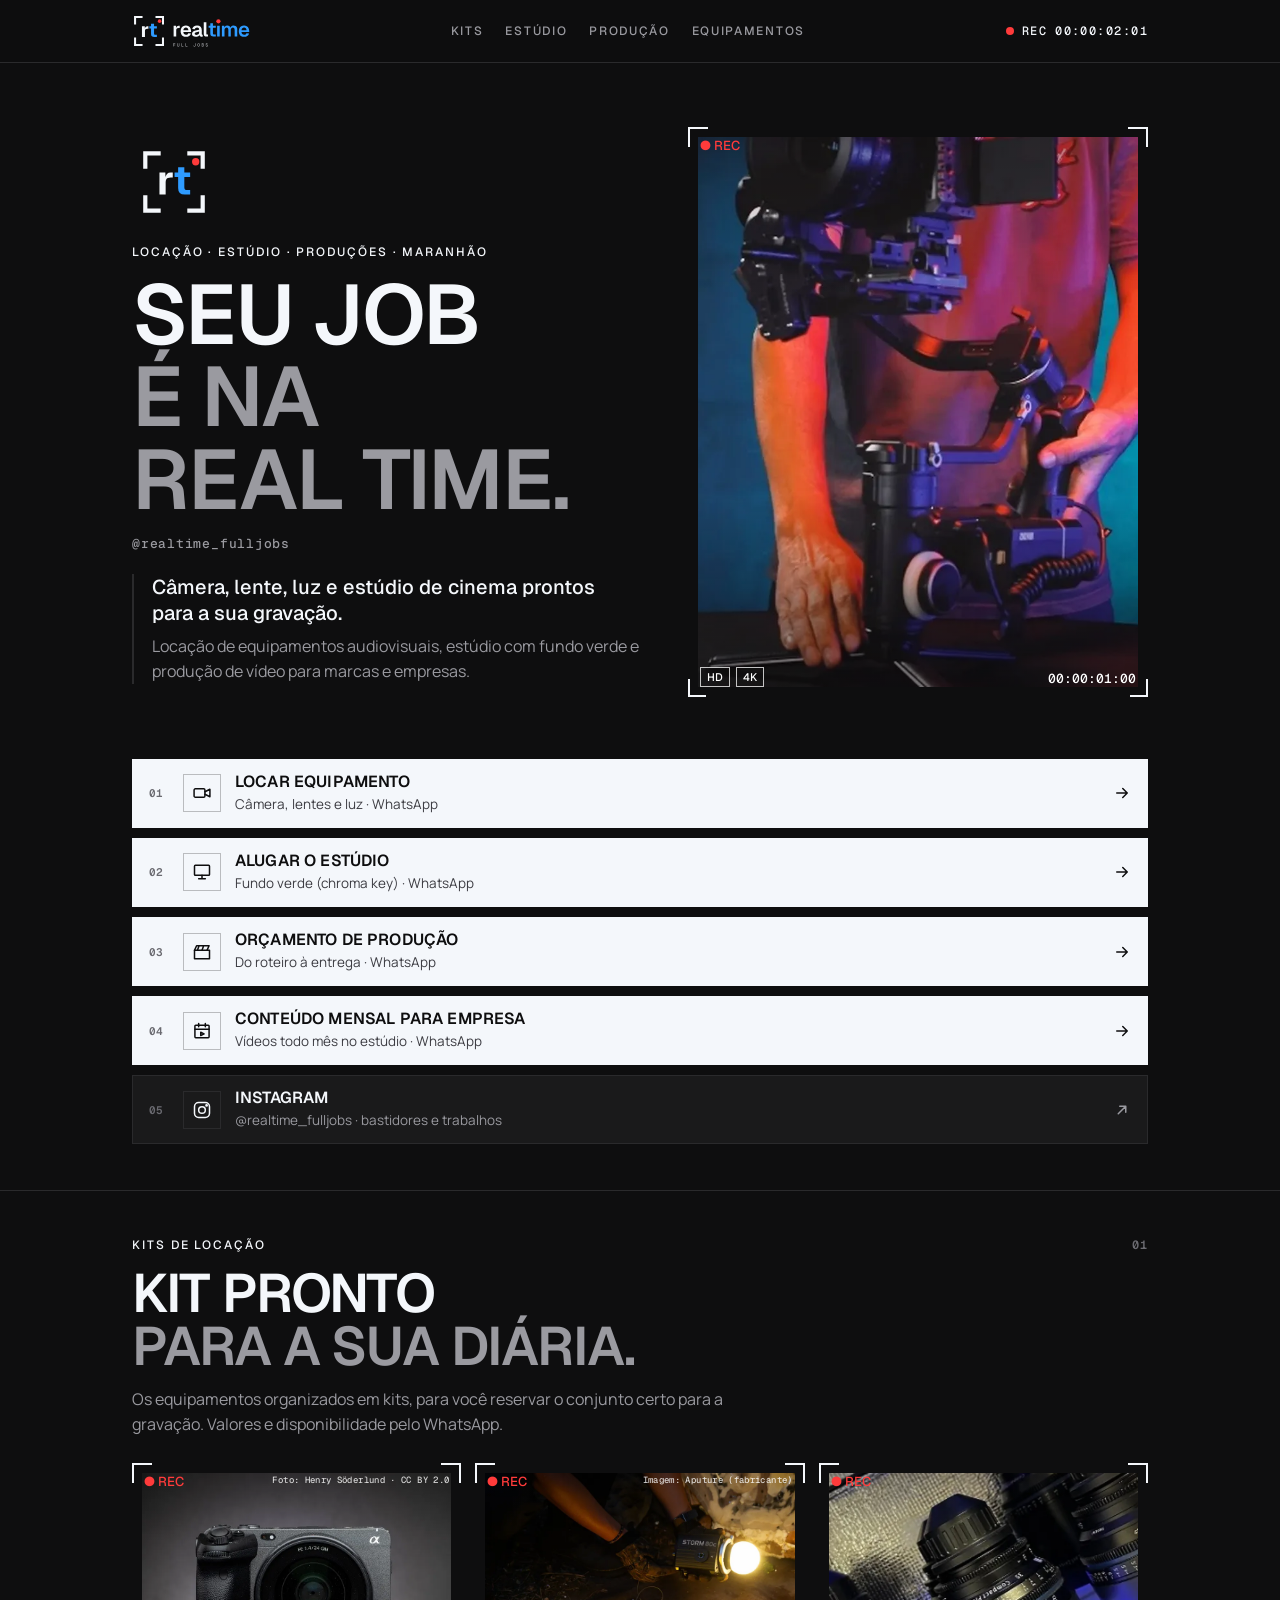
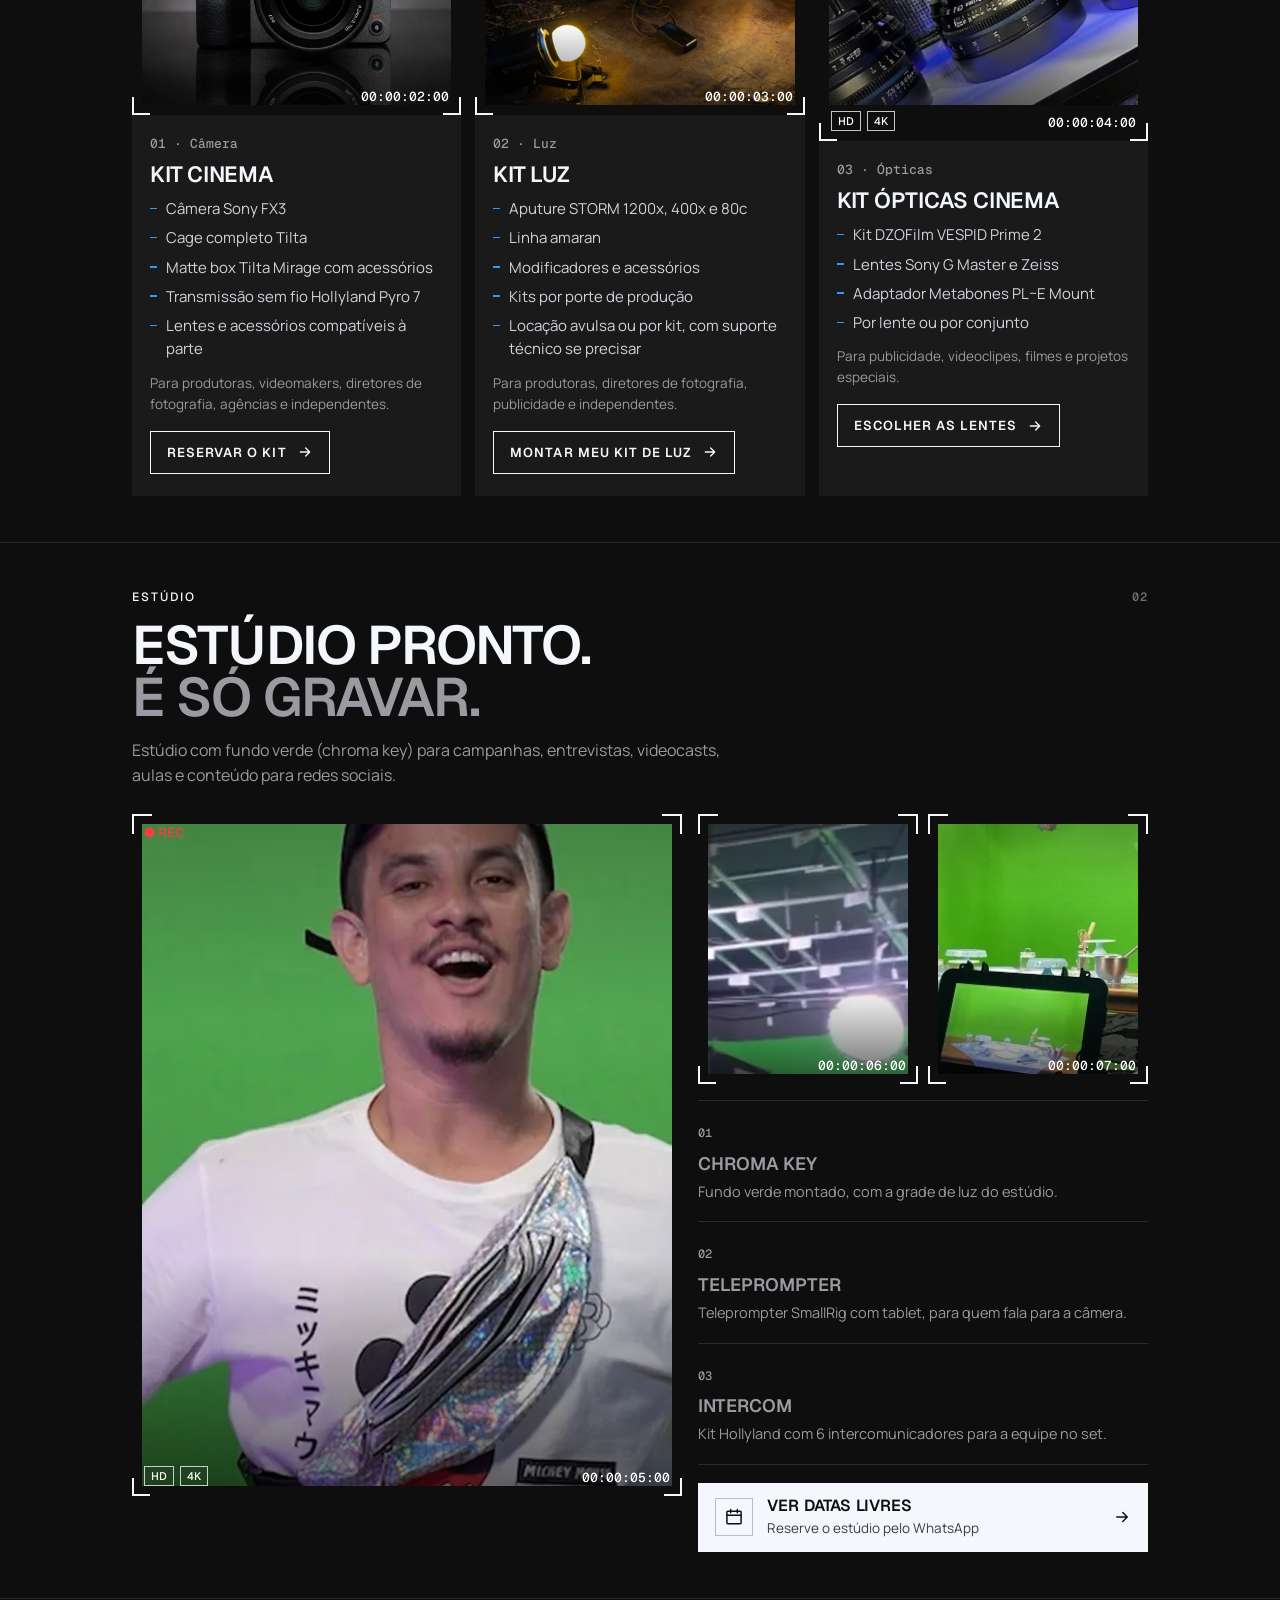
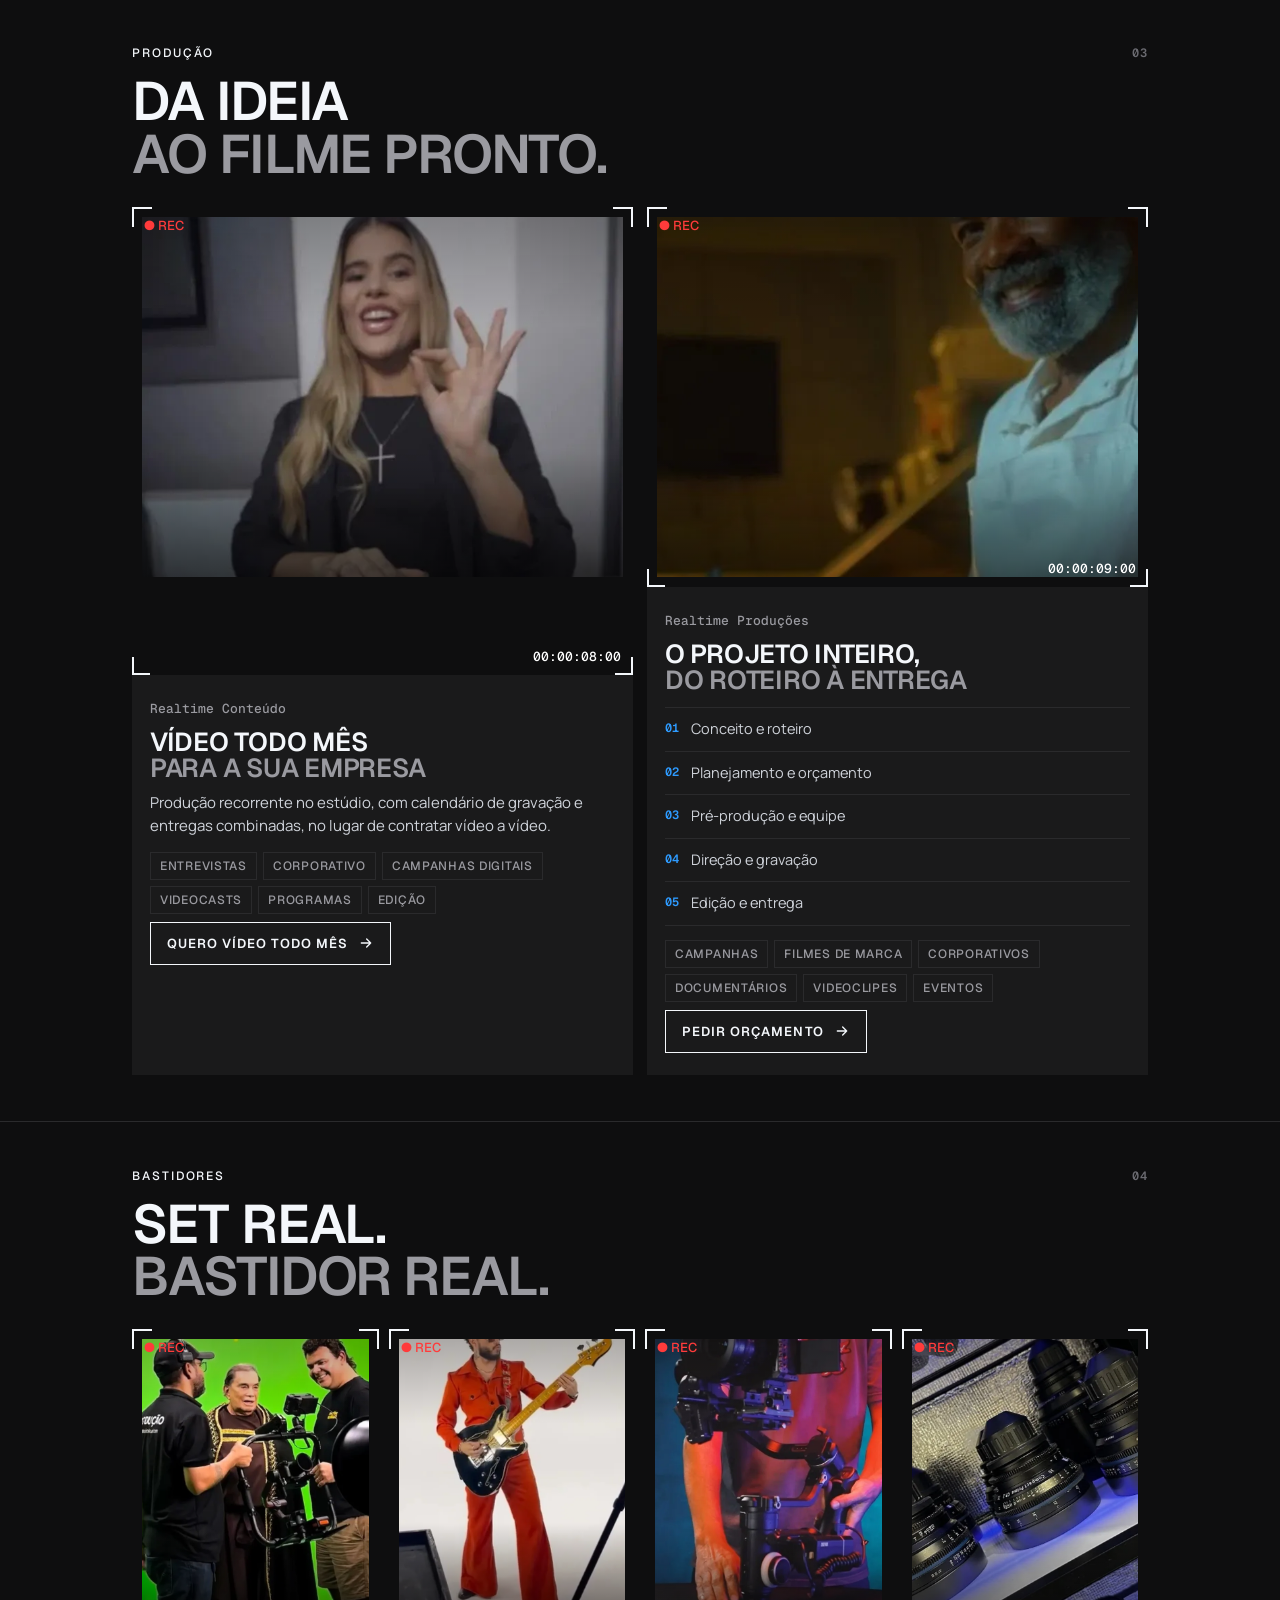
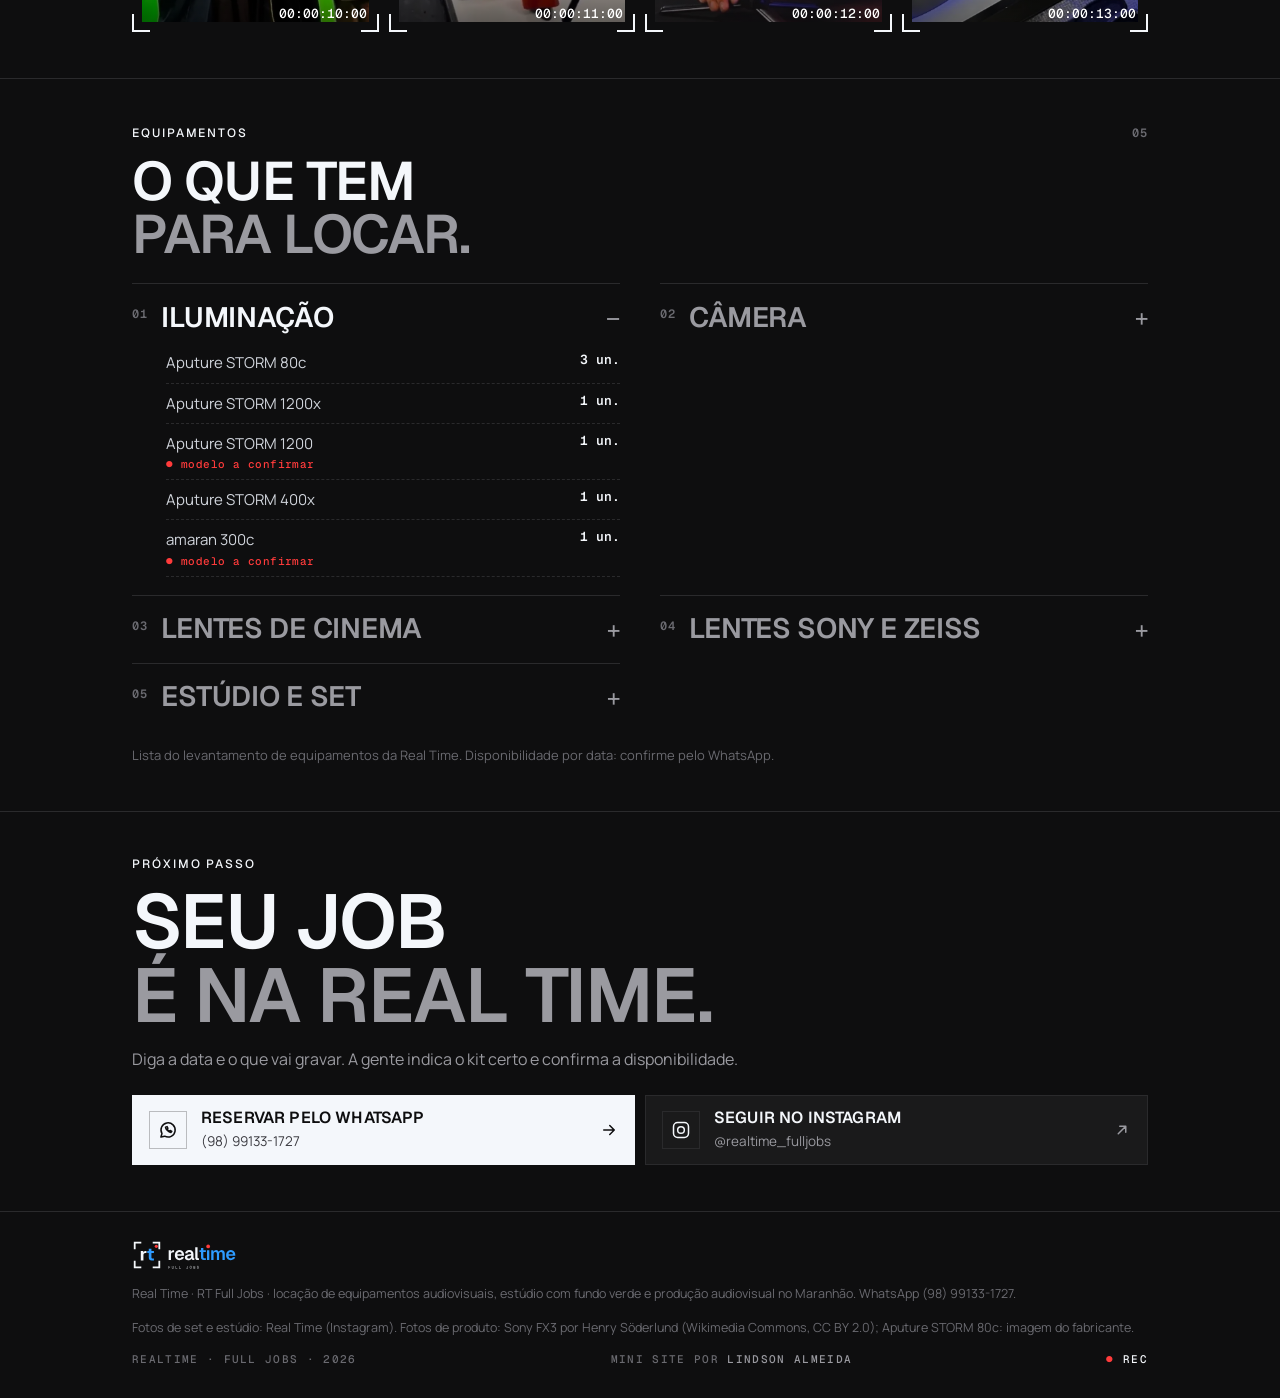
==== index.html @ 3b677ddf "Mini site da bio da Real Time (rascunho da conta Zuleide, publicado pela conta Leandro) Co-Authored-" ====
<!doctype html>
<html lang="pt-BR">
<head>
<meta charset="utf-8">
<meta name="viewport" content="width=device-width,initial-scale=1,viewport-fit=cover">
<title>Locação de Equipamentos Audiovisuais em São Luís | Real Time · RT Full Jobs</title>
<meta name="description" content="Locação de equipamentos audiovisuais em São Luís (MA): câmera Sony FX3, lentes de cinema DZOFilm, Sony e Zeiss, luz Aputure STORM, estúdio com fundo verde (chroma key) e produção de vídeo para marcas. Reserve pelo WhatsApp (98) 99133-1727.">
<link rel="canonical" href="https://realtime.pages.dev/">
<meta name="robots" content="index,follow,max-image-preview:large">
<meta name="geo.region" content="BR-MA"><meta name="geo.placename" content="São Luís">
<meta name="theme-color" content="#0E0E0F">
<meta property="og:type" content="website"><meta property="og:locale" content="pt_BR">
<meta property="og:site_name" content="Real Time · RT Full Jobs">
<meta property="og:title" content="Real Time · Locação de cinema e estúdio com fundo verde em São Luís">
<meta property="og:description" content="Câmera, lente, luz e estúdio prontos para o seu job. Reserve seu kit pelo WhatsApp.">
<meta property="og:url" content="https://realtime.pages.dev/">
<meta property="og:image" content="https://realtime.pages.dev/img/og.jpg">
<meta property="og:image:width" content="1200"><meta property="og:image:height" content="630">
<meta name="twitter:card" content="summary_large_image">
<link rel="icon" href="img/favicon.svg" type="image/svg+xml">
<link rel="apple-touch-icon" href="img/apple-touch-icon.png">
<link rel="preconnect" href="https://fonts.googleapis.com"><link rel="preconnect" href="https://fonts.gstatic.com" crossorigin>
<link href="https://fonts.googleapis.com/css2?family=Geist:wght@400;500;600;700&family=Geist+Mono:wght@500;600&family=Manrope:wght@400;500;600&display=swap" rel="stylesheet">
<script type="application/ld+json">
{"@context":"https://schema.org","@graph":[
{"@type":"LocalBusiness","@id":"https://realtime.pages.dev/#empresa","name":"Real Time · RT Full Jobs","alternateName":["Realtime","RT Full Jobs","Real Time BR"],
"description":"Locação de equipamentos audiovisuais e de estúdio com fundo verde (chroma key) e produção audiovisual para marcas e empresas no Maranhão.",
"url":"https://realtime.pages.dev/","logo":"https://realtime.pages.dev/img/apple-touch-icon.png","image":"https://realtime.pages.dev/img/og.jpg",
"telephone":"+55-98-99133-1727","sameAs":["https://www.instagram.com/realtime_fulljobs/"],
"areaServed":{"@type":"State","name":"Maranhão"},
"hasOfferCatalog":{"@type":"OfferCatalog","name":"Locação e produção audiovisual","itemListElement":[
{"@type":"Offer","itemOffered":{"@type":"Service","name":"Kit Cinema: locação de câmera Sony FX3 com cage e matte box Tilta e transmissão Hollyland"}},
{"@type":"Offer","itemOffered":{"@type":"Service","name":"Kit Luz: locação de iluminação Aputure STORM e amaran"}},
{"@type":"Offer","itemOffered":{"@type":"Service","name":"Kit Ópticas Cinema: locação de lentes DZOFilm VESPID Prime 2, Sony e Zeiss"}},
{"@type":"Offer","itemOffered":{"@type":"Service","name":"Locação de estúdio com fundo verde (chroma key), teleprompter e intercomunicadores"}},
{"@type":"Offer","itemOffered":{"@type":"Service","name":"Realtime Conteúdo: produção audiovisual mensal para empresas"}},
{"@type":"Offer","itemOffered":{"@type":"Service","name":"Realtime Produções: campanhas, filmes de marca, corporativos, documentários e videoclipes"}}]}}
]}
</script>
<style>
/* Identidade Real Time v1 (manual da conta Pedro): Preto Set, Branco Luz, Azul Real, REC só no ponto, Índigo Take nas faixas.
   Composição copiada do template VideoLab (Framer), o mesmo do manual: visor com cantos por fora, ● REC, HD│4K, timecode,
   rótulo em caixa alta, título em 2 tons, fios finos. Estrutura de bio copiada do mini site Rafael Imports; SEO do GruposSF. */
:root{--bg:#0E0E0F;--pn:#1A1A1B;--pn2:#222224;--fio:#2A2A2C;--b:#F4F7FB;--cz:#9A9AA0;--cz2:#6A6A70;--az:#2E9BFF;--in:#4338F0;--rec:#FF3B3B;--wa:#25D366;
--f:"Geist",system-ui,sans-serif;--fm:"Geist Mono",ui-monospace,monospace;--ft:"Manrope",system-ui,sans-serif;color-scheme:dark}
*{box-sizing:border-box;margin:0;padding:0}
html{background:var(--bg);scroll-behavior:smooth}
body{background:var(--bg);color:var(--b);font:16px/1.55 var(--ft);-webkit-font-smoothing:antialiased;overflow-x:hidden}
img{display:block;max-width:100%}
a{color:inherit;text-decoration:none}
.wrap{width:100%;max-width:1080px;margin:0 auto;padding:0 16px}
.az{color:var(--az)}.cz{color:var(--cz)}
.rot{font:500 12px/1 var(--f);letter-spacing:.16em;text-transform:uppercase;color:var(--b)}
.rot.cz{color:var(--cz)}
.mono{font-family:var(--fm)}
h1,h2,h3{font-family:var(--f);font-weight:600;text-transform:uppercase;letter-spacing:-.02em;line-height:.98}
h1{font-size:clamp(44px,11vw,84px)}
h2{font-size:clamp(32px,7.4vw,54px);margin-top:14px}
h3{font-size:22px;letter-spacing:-.01em}
.txt{color:var(--cz);font-size:16px}
.fio{height:1px;background:var(--fio)}

/* topo */
.top{position:sticky;top:0;z-index:40;background:rgba(14,14,15,.92);backdrop-filter:blur(10px);-webkit-backdrop-filter:blur(10px);border-bottom:1px solid var(--fio)}
.top .wrap{display:flex;align-items:center;justify-content:space-between;height:62px;gap:12px}
.top .brand img{height:34px;width:auto}
.top nav{display:flex;gap:22px;font:500 12px var(--f);letter-spacing:.14em;text-transform:uppercase;color:var(--cz)}
.top nav a:hover{color:var(--b)}
.top .rec{font:500 12px var(--fm);letter-spacing:.12em;display:flex;align-items:center;gap:8px;white-space:nowrap}
.top .rec i{width:8px;height:8px;border-radius:50%;background:var(--rec);animation:pisca 1.4s steps(2,start) infinite}
@keyframes pisca{to{visibility:hidden}}

/* hero */
.hero{padding:34px 0 30px}
.hero .grid{display:grid;gap:30px}
.hero .simb{width:84px;height:84px;margin-bottom:22px}
.hero .handle{font:500 13px var(--fm);color:var(--cz);letter-spacing:.06em;margin-top:14px}
.lead{border-left:2px solid var(--fio);padding-left:18px;margin-top:22px}
.lead b{display:block;font:500 20px/1.3 var(--f);color:var(--b);margin-bottom:8px}

/* visor (foto com cantos por fora, REC, HD 4K e timecode) */
.visor{position:relative;padding:10px}
.visor:before,.visor:after,.visor .k1,.visor .k2{content:"";position:absolute;width:18px;height:18px;border:0 solid var(--b);z-index:3}
.visor:before{left:0;top:0;border-left-width:2px;border-top-width:2px}
.visor:after{right:0;top:0;border-right-width:2px;border-top-width:2px}
.visor .k1{left:0;bottom:0;border-left-width:2px;border-bottom-width:2px}
.visor .k2{right:0;bottom:0;border-right-width:2px;border-bottom-width:2px}
.visor .ph{position:relative;overflow:hidden;background:var(--pn)}
.visor .ph img{width:100%;height:100%;object-fit:cover}
.visor .ph:after{content:"";position:absolute;inset:0;background:linear-gradient(180deg,rgba(0,0,0,.25),transparent 30%,transparent 65%,rgba(0,0,0,.55));pointer-events:none}
.visor .r{position:absolute;left:12px;top:10px;font:500 13px var(--f);color:var(--rec);z-index:2}
.visor .r:before{content:"● "}
.visor .hd{position:absolute;left:12px;bottom:10px;display:flex;gap:6px;z-index:2}
.visor .hd i{font:500 11px var(--f);font-style:normal;border:1.5px solid rgba(255,255,255,.75);padding:2px 6px;color:#fff}
.visor .tc{position:absolute;right:12px;bottom:10px;font:500 13px var(--fm);color:#fff;z-index:2}
.visor .cr{position:absolute;right:12px;top:11px;font:500 9px var(--fm);white-space:nowrap;color:rgba(255,255,255,.8);z-index:2;letter-spacing:.04em;max-width:60%;text-align:right}

/* botões */
.acoes{display:grid;gap:10px;margin-top:6px}
.bt{display:flex;align-items:center;gap:14px;min-height:64px;padding:12px 16px;background:var(--pn);border:1px solid var(--fio);transition:border-color .15s,background .15s}
.bt:hover,.bt:focus-visible{border-color:var(--az);background:var(--pn2);outline:none}
.bt .ic{flex:none;width:38px;height:38px;display:grid;place-items:center;border:1.5px solid var(--fio);color:var(--b)}
.bt .ic svg{width:20px;height:20px}
.bt .t{flex:1;min-width:0}
.bt .t strong{display:block;font:600 16px/1.2 var(--f);text-transform:uppercase;letter-spacing:.01em}
.bt .t span{display:block;font-size:13.5px;color:var(--cz);margin-top:3px}
.bt .go{flex:none;width:18px;height:18px;color:var(--cz)}
.bt.wa{background:var(--b);color:var(--bg);border-color:var(--b)}
.bt.wa .ic{border-color:rgba(14,14,15,.25);color:var(--bg)}
.bt.wa .t span{color:#3c3c42}.bt.wa .go{color:var(--bg)}
.bt.wa:hover{background:#fff;border-color:#fff}
.bt .n{font:600 11px var(--fm);color:var(--cz2);flex:none;width:20px}
.bt.wa .n{color:#6a6a70}

/* seções */
section{padding:46px 0;border-top:1px solid var(--fio)}
.cab{display:flex;justify-content:space-between;align-items:baseline;gap:12px}
.cab .no{font:600 12px var(--fm);color:var(--cz2);letter-spacing:.1em}
.sub{color:var(--cz);margin-top:14px;max-width:620px}

/* kits: cartão foto + painel numerado */
.kits{display:grid;gap:14px;margin-top:26px}
.kit{display:grid;background:var(--pn)}
.kit .visor{padding:10px;background:var(--bg)}
.kit .visor .ph{aspect-ratio:16/10}
.kit .p{padding:20px 18px 22px;display:flex;flex-direction:column;gap:12px}
.kit .p .n{font:500 13px var(--fm);color:var(--cz)}
.kit .p ul{list-style:none;display:grid;gap:6px}
.kit .p li{font-size:15px;color:#cfd3da;padding-left:16px;position:relative}
.kit .p li:before{content:"";position:absolute;left:0;top:.7em;width:7px;height:1.5px;background:var(--az)}
.kit .p .uso{font-size:13.5px;color:var(--cz)}
.pedir{display:inline-flex;align-items:center;gap:10px;align-self:flex-start;margin-top:4px;padding:12px 16px;border:1.5px solid var(--b);font:600 13px var(--f);letter-spacing:.08em;text-transform:uppercase}
.pedir:hover{background:var(--b);color:var(--bg)}
.pedir svg{width:16px;height:16px}

/* estúdio */
.est{display:grid;gap:16px;margin-top:26px}
.est .visor .ph{aspect-ratio:4/3}
.cols{display:grid;grid-template-columns:1fr;border-top:1px solid var(--fio)}
.cols>div{padding:18px 0;border-bottom:1px solid var(--fio)}
.cols .n{font:500 12px var(--fm);color:var(--cz)}
.cols .t{font:600 18px var(--f);text-transform:uppercase;margin:8px 0 6px}
.cols p{font-size:14.5px;color:var(--cz)}
.mini{display:grid;grid-template-columns:1fr 1fr;gap:10px}
.mini .visor .ph{aspect-ratio:4/3}

/* frentes */
.frentes{display:grid;gap:14px;margin-top:26px}
.fr{background:var(--pn);display:grid}
.fr .visor{background:var(--bg)}
.fr .visor .ph{aspect-ratio:4/3}
.fr .p{padding:20px 18px 22px}
.fr .p .n{font:500 13px var(--fm);color:var(--cz)}
.fr .p h3{margin:10px 0 10px;font-size:26px}
.fr .p p{color:#cfd3da;font-size:15px}
.etapas{list-style:none;counter-reset:e;margin:14px 0 4px;display:grid;gap:0;border-top:1px solid var(--fio)}
.etapas li{counter-increment:e;display:flex;gap:12px;padding:10px 0;border-bottom:1px solid var(--fio);font-size:14.5px;color:#cfd3da}
.etapas li:before{content:"0" counter(e);font:600 12px var(--fm);color:var(--az);padding-top:2px}
.tags{display:flex;flex-wrap:wrap;gap:6px;margin:14px 0 4px}
.tags span{font:500 12px var(--f);letter-spacing:.06em;text-transform:uppercase;border:1px solid var(--fio);padding:5px 9px;color:var(--cz)}

/* bastidores */
.trilho{display:grid;grid-auto-flow:column;grid-auto-columns:62%;gap:10px;overflow-x:auto;scroll-snap-type:x mandatory;margin:26px -16px 0;padding:0 16px 6px;scrollbar-width:none}
.trilho::-webkit-scrollbar{display:none}
.trilho .visor{scroll-snap-align:start}
.trilho .visor .ph{aspect-ratio:4/5}

/* equipamentos */
.lista{margin-top:22px;border-top:1px solid var(--fio)}
.lista details{border-bottom:1px solid var(--fio)}
.lista summary{list-style:none;cursor:pointer;display:flex;align-items:center;gap:14px;padding:18px 0;font:600 clamp(20px,5vw,28px)/1.05 var(--f);text-transform:uppercase;letter-spacing:-.01em;color:var(--cz)}
.lista summary::-webkit-details-marker{display:none}
.lista summary sup{font:600 12px var(--fm);color:var(--cz2);letter-spacing:.06em;align-self:flex-start;padding-top:4px}
.lista summary:after{content:"+";margin-left:auto;font:400 24px var(--f);color:var(--cz)}
.lista details[open] summary{color:var(--b)}
.lista details[open] summary:after{content:"–"}
.lista ul{list-style:none;padding:0 0 18px 34px;display:grid;gap:8px}
.lista li{display:flex;justify-content:space-between;gap:12px;font-size:15px;color:#cfd3da;border-bottom:1px dashed var(--fio);padding-bottom:8px}
.lista li b{font:600 13px var(--fm);color:var(--b);white-space:nowrap}
.lista li em{font-style:normal;font:500 11px var(--fm);color:var(--rec);letter-spacing:.04em;display:block;margin-top:2px}
.lista li em:before{content:"● "}
.obs{font-size:13px;color:var(--cz2);margin-top:14px}

/* endereço (aparece só quando preenchido) */
#local[hidden]{display:none}
.mapa{margin-top:22px}
.mapa iframe{width:100%;height:260px;border:0;display:block;filter:grayscale(1) invert(.9) contrast(.9)}

/* fechamento */
.fim{text-align:left}
.fim h2{font-size:clamp(40px,10vw,76px)}
.fim .acoes{margin-top:24px}
footer{border-top:1px solid var(--fio);padding:28px 0 calc(96px + env(safe-area-inset-bottom))}
footer .wrap{display:grid;gap:14px}
footer img{height:30px;width:auto}
footer p{font-size:12.5px;color:var(--cz2);line-height:1.6}
footer .ft{display:flex;justify-content:space-between;gap:12px;flex-wrap:wrap;font:500 11px var(--fm);letter-spacing:.12em;color:var(--cz2);text-transform:uppercase}
footer .ft .r{color:var(--b)}footer .ft .r:before{content:"● ";color:var(--rec)}
footer a{color:var(--cz)}footer a:hover{color:var(--b)}

/* barra fixa do WhatsApp no celular */
.fixa{position:fixed;left:0;right:0;bottom:0;z-index:50;padding:10px 16px calc(10px + env(safe-area-inset-bottom));background:linear-gradient(180deg,transparent,rgba(14,14,15,.96) 30%)}
.fixa a{display:flex;align-items:center;justify-content:center;gap:10px;height:54px;background:var(--b);color:var(--bg);font:600 15px var(--f);letter-spacing:.06em;text-transform:uppercase}
.fixa a svg{width:20px;height:20px}
.fixa i{width:8px;height:8px;border-radius:50%;background:var(--rec)}

/* revelar ao rolar */
.rv{opacity:0;transform:translateY(14px);transition:opacity .6s ease,transform .6s ease}
.rv.on{opacity:1;transform:none}
.no-js .rv{opacity:1;transform:none}
@media (prefers-reduced-motion:reduce){.rv{opacity:1;transform:none;transition:none}.top .rec i{animation:none}}

@media (max-width:759px){.top nav{display:none}.hero{padding:26px 0 18px}.hero .simb{display:none}.hero .foto{display:none}.lead{margin-top:16px}}
@media (min-width:760px){
  .wrap{padding:0 32px}
  .hero{padding:64px 0 56px}
  .hero .grid{grid-template-columns:1.05fr .95fr;align-items:center;gap:48px}
  .hero .visor .ph{aspect-ratio:4/5}
  .kits{grid-template-columns:repeat(3,1fr)}
  .kit .visor .ph{aspect-ratio:4/3}
  .est{grid-template-columns:1.1fr .9fr;align-items:start}
  .est .visor .ph{aspect-ratio:4/5}
  .frentes{grid-template-columns:1fr 1fr}
  .trilho{grid-auto-flow:row;grid-template-columns:repeat(4,1fr);grid-auto-columns:auto;overflow:visible;margin:26px 0 0;padding:0}
  .lista{display:grid;grid-template-columns:1fr 1fr;column-gap:40px;border-top:0}
  .lista details{border-top:1px solid var(--fio);border-bottom:0}
  .fim .acoes{grid-template-columns:1fr 1fr}
  .fixa{display:none}
  footer{padding-bottom:32px}
}
</style>
</head>
<body class="no-js">

<header class="top">
  <div class="wrap">
    <a class="brand" href="#inicio" aria-label="Real Time, início"><img src="img/assinatura-horizontal.svg" alt="realtime Full Jobs" width="118" height="34"></a>
    <nav aria-label="Seções"><a href="#kits">Kits</a><a href="#estudio">Estúdio</a><a href="#producao">Produção</a><a href="#equipamentos">Equipamentos</a></nav>
    <span class="rec" aria-hidden="true"><i></i>REC <span id="tc">00:00:00:00</span></span>
  </div>
</header>

<main id="inicio">
  <div class="hero">
    <div class="wrap grid">
      <div class="rv">
        <img class="simb" src="img/simbolo.svg" alt="" width="84" height="84">
        <p class="rot">Locação · Estúdio · Produções · Maranhão</p>
        <h1 style="margin-top:16px">Seu job<br><span class="cz">é na<br>Real Time.</span></h1>
        <p class="handle">@realtime_fulljobs</p>
        <div class="lead">
          <b>Câmera, lente, luz e estúdio de cinema prontos para a sua gravação.</b>
          <p class="txt">Locação de equipamentos audiovisuais, estúdio com fundo verde e produção de vídeo para marcas e empresas.</p>
        </div>
      </div>
      <div class="rv foto">
        <div class="visor"><span class="k1"></span><span class="k2"></span>
          <div class="ph"><img src="img/rt-kit.webp" alt="Câmera de cinema em estabilizador, no estúdio da Real Time" width="694" height="852" fetchpriority="high"></div>
          <span class="r">REC</span><span class="hd"><i>HD</i><i>4K</i></span><span class="tc">00:00:01:00</span>
        </div>
      </div>
    </div>
  </div>

  <div class="wrap">
    <nav class="acoes rv" aria-label="Fale com a Real Time" id="contato">
      <a class="bt wa" data-wa="locar" href="#"><span class="n">01</span><span class="ic" aria-hidden="true"><svg viewBox="0 0 24 24" fill="none" stroke="currentColor" stroke-width="1.8" stroke-linecap="round" stroke-linejoin="round"><rect x="2.5" y="7" width="13" height="10" rx="1.5"/><path d="M15.5 10.5l6-3v9l-6-3"/></svg></span><span class="t"><strong>Locar equipamento</strong><span>Câmera, lentes e luz · WhatsApp</span></span><svg class="go" viewBox="0 0 24 24" fill="none" stroke="currentColor" stroke-width="2" stroke-linecap="round" stroke-linejoin="round"><path d="M5 12h14M13 6l6 6-6 6"/></svg></a>
      <a class="bt wa" data-wa="estudio" href="#"><span class="n">02</span><span class="ic" aria-hidden="true"><svg viewBox="0 0 24 24" fill="none" stroke="currentColor" stroke-width="1.8" stroke-linecap="round" stroke-linejoin="round"><rect x="3" y="4" width="18" height="12" rx="1"/><path d="M8 20h8M12 16v4"/></svg></span><span class="t"><strong>Alugar o estúdio</strong><span>Fundo verde (chroma key) · WhatsApp</span></span><svg class="go" viewBox="0 0 24 24" fill="none" stroke="currentColor" stroke-width="2" stroke-linecap="round" stroke-linejoin="round"><path d="M5 12h14M13 6l6 6-6 6"/></svg></a>
      <a class="bt wa" data-wa="producao" href="#"><span class="n">03</span><span class="ic" aria-hidden="true"><svg viewBox="0 0 24 24" fill="none" stroke="currentColor" stroke-width="1.8" stroke-linecap="round" stroke-linejoin="round"><path d="M3 10h18v10H3z"/><path d="M3 10l2.5-5.5h15L18 10M8.5 4.5L6.5 10M14 4.5L12 10"/></svg></span><span class="t"><strong>Orçamento de produção</strong><span>Do roteiro à entrega · WhatsApp</span></span><svg class="go" viewBox="0 0 24 24" fill="none" stroke="currentColor" stroke-width="2" stroke-linecap="round" stroke-linejoin="round"><path d="M5 12h14M13 6l6 6-6 6"/></svg></a>
      <a class="bt wa" data-wa="mensal" href="#"><span class="n">04</span><span class="ic" aria-hidden="true"><svg viewBox="0 0 24 24" fill="none" stroke="currentColor" stroke-width="1.8" stroke-linecap="round" stroke-linejoin="round"><rect x="3.5" y="5" width="17" height="15" rx="1"/><path d="M3.5 10h17M8 3v4M16 3v4M10.5 13.5l4 2-4 2z"/></svg></span><span class="t"><strong>Conteúdo mensal para empresa</strong><span>Vídeos todo mês no estúdio · WhatsApp</span></span><svg class="go" viewBox="0 0 24 24" fill="none" stroke="currentColor" stroke-width="2" stroke-linecap="round" stroke-linejoin="round"><path d="M5 12h14M13 6l6 6-6 6"/></svg></a>
      <a class="bt" href="https://www.instagram.com/realtime_fulljobs/" target="_blank" rel="noopener"><span class="n">05</span><span class="ic" aria-hidden="true"><svg viewBox="0 0 24 24" fill="none" stroke="currentColor" stroke-width="1.8" stroke-linecap="round" stroke-linejoin="round"><rect x="3" y="3" width="18" height="18" rx="5"/><circle cx="12" cy="12" r="4"/><circle cx="17.5" cy="6.5" r=".8" fill="currentColor"/></svg></span><span class="t"><strong>Instagram</strong><span>@realtime_fulljobs · bastidores e trabalhos</span></span><svg class="go" viewBox="0 0 24 24" fill="none" stroke="currentColor" stroke-width="2" stroke-linecap="round" stroke-linejoin="round"><path d="M7 17L17 7M9 7h8v8"/></svg></a>
    </nav>
  </div>

  <section id="kits" style="margin-top:46px">
    <div class="wrap">
      <div class="cab rv"><p class="rot">Kits de locação</p><span class="no">01</span></div>
      <h2 class="rv">Kit pronto<br><span class="cz">para a sua diária.</span></h2>
      <p class="sub rv">Os equipamentos organizados em kits, para você reservar o conjunto certo para a gravação. Valores e disponibilidade pelo WhatsApp.</p>
      <div class="kits">
        <article class="kit rv">
          <div class="visor"><span class="k1"></span><span class="k2"></span>
            <div class="ph"><img src="img/sony-fx3.webp" alt="Câmera Sony FX3 com lente" width="960" height="640" loading="lazy"></div>
            <span class="r">REC</span><span class="cr">Foto: Henry Söderlund · CC BY 2.0</span><span class="tc">00:00:02:00</span>
          </div>
          <div class="p">
            <span class="n">01 · Câmera</span>
            <h3>Kit Cinema</h3>
            <ul><li>Câmera Sony FX3</li><li>Cage completo Tilta</li><li>Matte box Tilta Mirage com acessórios</li><li>Transmissão sem fio Hollyland Pyro 7</li><li>Lentes e acessórios compatíveis à parte</li></ul>
            <p class="uso">Para produtoras, videomakers, diretores de fotografia, agências e independentes.</p>
            <a class="pedir" data-wa="cinema" href="#">Reservar o kit <svg viewBox="0 0 24 24" fill="none" stroke="currentColor" stroke-width="2" stroke-linecap="round" stroke-linejoin="round"><path d="M5 12h14M13 6l6 6-6 6"/></svg></a>
          </div>
        </article>
        <article class="kit rv">
          <div class="visor"><span class="k1"></span><span class="k2"></span>
            <div class="ph"><img src="img/storm-80c.webp" alt="Refletores Aputure STORM 80c em uso" width="960" height="640" loading="lazy"></div>
            <span class="r">REC</span><span class="cr">Imagem: Aputure (fabricante)</span><span class="tc">00:00:03:00</span>
          </div>
          <div class="p">
            <span class="n">02 · Luz</span>
            <h3>Kit Luz</h3>
            <ul><li>Aputure STORM 1200x, 400x e 80c</li><li>Linha amaran</li><li>Modificadores e acessórios</li><li>Kits por porte de produção</li><li>Locação avulsa ou por kit, com suporte técnico se precisar</li></ul>
            <p class="uso">Para produtoras, diretores de fotografia, publicidade e independentes.</p>
            <a class="pedir" data-wa="luz" href="#">Montar meu kit de luz <svg viewBox="0 0 24 24" fill="none" stroke="currentColor" stroke-width="2" stroke-linecap="round" stroke-linejoin="round"><path d="M5 12h14M13 6l6 6-6 6"/></svg></a>
          </div>
        </article>
        <article class="kit rv">
          <div class="visor"><span class="k1"></span><span class="k2"></span>
            <div class="ph"><img src="img/rt-opticas.webp" alt="Lentes de cinema no acervo da Real Time" width="692" height="860" loading="lazy"></div>
            <span class="r">REC</span><span class="hd"><i>HD</i><i>4K</i></span><span class="tc">00:00:04:00</span>
          </div>
          <div class="p">
            <span class="n">03 · Ópticas</span>
            <h3>Kit Ópticas Cinema</h3>
            <ul><li>Kit DZOFilm VESPID Prime 2</li><li>Lentes Sony G Master e Zeiss</li><li>Adaptador Metabones PL–E Mount</li><li>Por lente ou por conjunto</li></ul>
            <p class="uso">Para publicidade, videoclipes, filmes e projetos especiais.</p>
            <a class="pedir" data-wa="opticas" href="#">Escolher as lentes <svg viewBox="0 0 24 24" fill="none" stroke="currentColor" stroke-width="2" stroke-linecap="round" stroke-linejoin="round"><path d="M5 12h14M13 6l6 6-6 6"/></svg></a>
          </div>
        </article>
      </div>
    </div>
  </section>

  <section id="estudio">
    <div class="wrap">
      <div class="cab rv"><p class="rot">Estúdio</p><span class="no">02</span></div>
      <h2 class="rv">Estúdio pronto.<br><span class="cz">É só gravar.</span></h2>
      <p class="sub rv">Estúdio com fundo verde (chroma key) para campanhas, entrevistas, videocasts, aulas e conteúdo para redes sociais.</p>
      <div class="est">
        <div class="rv">
          <div class="visor"><span class="k1"></span><span class="k2"></span>
            <div class="ph"><img src="img/rt-mascote.webp" alt="Gravação no fundo verde do estúdio da Real Time" width="610" height="924" loading="lazy" style="object-position:50% 6%"></div>
            <span class="r">REC</span><span class="hd"><i>HD</i><i>4K</i></span><span class="tc">00:00:05:00</span>
          </div>
        </div>
        <div class="rv">
          <div class="mini">
            <div class="visor"><span class="k1"></span><span class="k2"></span><div class="ph"><img src="img/rt-estudio.webp" alt="Grade de luz e fundo verde do estúdio" width="580" height="304" loading="lazy"></div><span class="tc">00:00:06:00</span></div>
            <div class="visor"><span class="k1"></span><span class="k2"></span><div class="ph"><img src="img/rt-monitor.webp" alt="Monitor de vídeo no set de fundo verde" width="345" height="242" loading="lazy"></div><span class="tc">00:00:07:00</span></div>
          </div>
          <div class="cols" style="margin-top:16px">
            <div><span class="n">01</span><p class="t">Chroma key</p><p>Fundo verde montado, com a grade de luz do estúdio.</p></div>
            <div><span class="n">02</span><p class="t">Teleprompter</p><p>Teleprompter SmallRig com tablet, para quem fala para a câmera.</p></div>
            <div><span class="n">03</span><p class="t">Intercom</p><p>Kit Hollyland com 6 intercomunicadores para a equipe no set.</p></div>
          </div>
          <a class="bt wa" data-wa="estudio" href="#" style="margin-top:18px"><span class="ic" aria-hidden="true"><svg viewBox="0 0 24 24" fill="none" stroke="currentColor" stroke-width="1.8" stroke-linecap="round" stroke-linejoin="round"><rect x="3.5" y="5" width="17" height="15" rx="1"/><path d="M3.5 10h17M8 3v4M16 3v4"/></svg></span><span class="t"><strong>Ver datas livres</strong><span>Reserve o estúdio pelo WhatsApp</span></span><svg class="go" viewBox="0 0 24 24" fill="none" stroke="currentColor" stroke-width="2" stroke-linecap="round" stroke-linejoin="round"><path d="M5 12h14M13 6l6 6-6 6"/></svg></a>
        </div>
      </div>
    </div>
  </section>

  <section id="producao">
    <div class="wrap">
      <div class="cab rv"><p class="rot">Produção</p><span class="no">03</span></div>
      <h2 class="rv">Da ideia<br><span class="cz">ao filme pronto.</span></h2>
      <div class="frentes">
        <article class="fr rv">
          <div class="visor"><span class="k1"></span><span class="k2"></span><div class="ph"><img src="img/rt-apresentadora.webp" alt="Apresentadora gravando conteúdo com a Real Time" width="694" height="840" loading="lazy" style="object-position:50% 25%"></div><span class="r">REC</span><span class="tc">00:00:08:00</span></div>
          <div class="p">
            <span class="n">Realtime Conteúdo</span>
            <h3>Vídeo todo mês<br><span class="cz">para a sua empresa</span></h3>
            <p>Produção recorrente no estúdio, com calendário de gravação e entregas combinadas, no lugar de contratar vídeo a vídeo.</p>
            <div class="tags"><span>Entrevistas</span><span>Corporativo</span><span>Campanhas digitais</span><span>Videocasts</span><span>Programas</span><span>Edição</span></div>
            <a class="pedir" data-wa="mensal" href="#">Quero vídeo todo mês <svg viewBox="0 0 24 24" fill="none" stroke="currentColor" stroke-width="2" stroke-linecap="round" stroke-linejoin="round"><path d="M5 12h14M13 6l6 6-6 6"/></svg></a>
          </div>
        </article>
        <article class="fr rv">
          <div class="visor"><span class="k1"></span><span class="k2"></span><div class="ph"><img src="img/rt-filme.webp" alt="Cena de filme produzido pela Real Time" width="692" height="842" loading="lazy" style="object-position:60% 30%"></div><span class="r">REC</span><span class="tc">00:00:09:00</span></div>
          <div class="p">
            <span class="n">Realtime Produções</span>
            <h3>O projeto inteiro,<br><span class="cz">do roteiro à entrega</span></h3>
            <ol class="etapas"><li>Conceito e roteiro</li><li>Planejamento e orçamento</li><li>Pré-produção e equipe</li><li>Direção e gravação</li><li>Edição e entrega</li></ol>
            <div class="tags"><span>Campanhas</span><span>Filmes de marca</span><span>Corporativos</span><span>Documentários</span><span>Videoclipes</span><span>Eventos</span></div>
            <a class="pedir" data-wa="producao" href="#">Pedir orçamento <svg viewBox="0 0 24 24" fill="none" stroke="currentColor" stroke-width="2" stroke-linecap="round" stroke-linejoin="round"><path d="M5 12h14M13 6l6 6-6 6"/></svg></a>
          </div>
        </article>
      </div>
    </div>
  </section>

  <section id="bastidores">
    <div class="wrap">
      <div class="cab rv"><p class="rot">Bastidores</p><span class="no">04</span></div>
      <h2 class="rv">Set real.<br><span class="cz">Bastidor real.</span></h2>
      <div class="trilho rv" aria-label="Fotos de bastidores (deslize)">
        <div class="visor"><span class="k1"></span><span class="k2"></span><div class="ph"><img src="img/rt-set.webp" alt="Equipe da Real Time no set com fundo verde" width="694" height="840" loading="lazy"></div><span class="r">REC</span><span class="tc">00:00:10:00</span></div>
        <div class="visor"><span class="k1"></span><span class="k2"></span><div class="ph"><img src="img/rt-musico.webp" alt="Músico gravando no estúdio" width="694" height="840" loading="lazy"></div><span class="r">REC</span><span class="tc">00:00:11:00</span></div>
        <div class="visor"><span class="k1"></span><span class="k2"></span><div class="ph"><img src="img/rt-kit.webp" alt="Estabilizador com câmera de cinema" width="694" height="852" loading="lazy"></div><span class="r">REC</span><span class="tc">00:00:12:00</span></div>
        <div class="visor"><span class="k1"></span><span class="k2"></span><div class="ph"><img src="img/rt-opticas.webp" alt="Lentes de cinema" width="692" height="860" loading="lazy"></div><span class="r">REC</span><span class="tc">00:00:13:00</span></div>
      </div>
    </div>
  </section>

  <section id="equipamentos">
    <div class="wrap">
      <div class="cab rv"><p class="rot">Equipamentos</p><span class="no">05</span></div>
      <h2 class="rv">O que tem<br><span class="cz">para locar.</span></h2>
      <div class="lista rv">
        <details open><summary><sup>01</sup>Iluminação</summary><ul>
          <li><span>Aputure STORM 80c</span><b>3 un.</b></li>
          <li><span>Aputure STORM 1200x</span><b>1 un.</b></li>
          <li><span>Aputure STORM 1200<em>modelo a confirmar</em></span><b>1 un.</b></li>
          <li><span>Aputure STORM 400x</span><b>1 un.</b></li>
          <li><span>amaran 300c<em>modelo a confirmar</em></span><b>1 un.</b></li>
        </ul></details>
        <details><summary><sup>02</sup>Câmera</summary><ul>
          <li><span>Sony FX3</span><b>1 un.</b></li>
          <li><span>Cage completo Tilta para FX3</span><b>1 un.</b></li>
          <li><span>Matte box Tilta Mirage, com acessórios</span><b>1 kit</b></li>
          <li><span>Transmissão sem fio Hollyland Pyro 7</span><b>1 un.</b></li>
        </ul></details>
        <details><summary><sup>03</sup>Lentes de cinema</summary><ul>
          <li><span>DZOFilm VESPID Prime 2, kit completo</span><b>1 kit</b></li>
          <li><span>Adaptador Metabones PL–E Mount</span><b>1 un.</b></li>
        </ul></details>
        <details><summary><sup>04</sup>Lentes Sony e Zeiss</summary><ul>
          <li><span>Sony FE 14mm F1.8 GM</span><b>1 un.</b></li>
          <li><span>ZEISS Distagon T* FE 35mm F1.4 ZA</span><b>1 un.</b></li>
          <li><span>ZEISS Planar T* FE 50mm F1.4 ZA</span><b>1 un.</b></li>
          <li><span>Sony FE 85mm F1.8</span><b>1 un.</b></li>
          <li><span>Sony FE 90mm F2.8 Macro G OSS</span><b>1 un.</b></li>
          <li><span>Sony FE 24–70mm F2.8 GM</span><b>2 un.</b></li>
        </ul></details>
        <details><summary><sup>05</sup>Estúdio e set</summary><ul>
          <li><span>Estúdio com fundo verde (chroma key)</span><b>1</b></li>
          <li><span>Teleprompter SmallRig + tablet</span><b>1 un.</b></li>
          <li><span>Intercomunicadores Hollyland</span><b>kit c/ 6</b></li>
        </ul></details>
      </div>
      <p class="obs rv">Lista do levantamento de equipamentos da Real Time. Disponibilidade por data: confirme pelo WhatsApp.</p>
    </div>
  </section>

  <!-- ENDEREÇO: ainda não recebido. Quando o cliente mandar, preencha o objeto ENDERECO no script do fim da página
       (rua, bairro, cidade e o link do Google Maps). A seção aparece sozinha; enquanto estiver vazio, fica escondida. -->
  <section id="local" hidden>
    <div class="wrap">
      <div class="cab"><p class="rot">Onde fica</p><span class="no">06</span></div>
      <h2 id="end-t"></h2>
      <p class="sub" id="end-s"></p>
      <div class="mapa visor"><span class="k1"></span><span class="k2"></span><div class="ph"><iframe id="end-m" title="Mapa do estúdio da Real Time" loading="lazy" referrerpolicy="no-referrer-when-downgrade"></iframe></div></div>
      <a class="pedir" id="end-r" href="#" target="_blank" rel="noopener" style="margin-top:16px">Abrir rota no mapa</a>
    </div>
  </section>

  <section class="fim">
    <div class="wrap">
      <p class="rot rv">Próximo passo</p>
      <h2 class="rv">Seu job<br><span class="cz">é na Real Time.</span></h2>
      <p class="sub rv">Diga a data e o que vai gravar. A gente indica o kit certo e confirma a disponibilidade.</p>
      <div class="acoes rv">
        <a class="bt wa" data-wa="locar" href="#"><span class="ic" aria-hidden="true"><svg viewBox="0 0 24 24" fill="none" stroke="currentColor" stroke-width="1.8" stroke-linecap="round" stroke-linejoin="round"><path d="M3.5 20.5l1.3-4.2A8.5 8.5 0 1 1 8 19.4z"/><path d="M9 8.6c.2 2.6 3.7 6 6.4 6.4l1.2-1.4-2-1-1 .9c-1-.4-2.2-1.6-2.6-2.6l.9-1-1-2z"/></svg></span><span class="t"><strong>Reservar pelo WhatsApp</strong><span>(98) 99133-1727</span></span><svg class="go" viewBox="0 0 24 24" fill="none" stroke="currentColor" stroke-width="2" stroke-linecap="round" stroke-linejoin="round"><path d="M5 12h14M13 6l6 6-6 6"/></svg></a>
        <a class="bt" href="https://www.instagram.com/realtime_fulljobs/" target="_blank" rel="noopener"><span class="ic" aria-hidden="true"><svg viewBox="0 0 24 24" fill="none" stroke="currentColor" stroke-width="1.8" stroke-linecap="round" stroke-linejoin="round"><rect x="3" y="3" width="18" height="18" rx="5"/><circle cx="12" cy="12" r="4"/></svg></span><span class="t"><strong>Seguir no Instagram</strong><span>@realtime_fulljobs</span></span><svg class="go" viewBox="0 0 24 24" fill="none" stroke="currentColor" stroke-width="2" stroke-linecap="round" stroke-linejoin="round"><path d="M7 17L17 7M9 7h8v8"/></svg></a>
      </div>
    </div>
  </section>
</main>

<footer>
  <div class="wrap">
    <img src="img/assinatura-horizontal.svg" alt="realtime Full Jobs" width="104" height="30" loading="lazy">
    <p>Real Time · RT Full Jobs · locação de equipamentos audiovisuais, estúdio com fundo verde e produção audiovisual no Maranhão. WhatsApp (98) 99133-1727.</p>
    <p>Fotos de set e estúdio: Real Time (Instagram). Fotos de produto: Sony FX3 por Henry Söderlund (Wikimedia Commons, CC BY 2.0); Aputure STORM 80c: imagem do fabricante.</p>
    <div class="ft"><span>Realtime · Full Jobs · 2026</span><span>Mini site por <a href="https://lindsonalmeida.github.io/lindson/links/" target="_blank" rel="noopener">Lindson Almeida</a></span><span class="r">REC</span></div>
  </div>
</footer>

<div class="fixa"><a data-wa="locar" href="#"><i aria-hidden="true"></i>Reservar no WhatsApp<svg viewBox="0 0 24 24" fill="none" stroke="currentColor" stroke-width="2" stroke-linecap="round" stroke-linejoin="round"><path d="M5 12h14M13 6l6 6-6 6"/></svg></a></div>

<script>
document.body.classList.remove('no-js');
(function(){
  var WA = '5598991331727';
  // Mensagens prontas por assunto. O código entre colchetes é o rastreio da estratégia v2 (RT-CINEMA, RT-LUZ, RT-ESTUDIO, RT-MENSAL, RT-PROD).
  var MSG = {
    locar:    'Oi, Real Time! Vim pelo site e quero locar equipamento.\nData da gravação: \nO que vou gravar: \nTem disponível? [RT-CINEMA]',
    cinema:   'Oi, Real Time! Quero reservar o Kit Cinema (Sony FX3 + Tilta + Hollyland).\nData da gravação: \nTem disponível? [RT-CINEMA]',
    luz:      'Oi, Real Time! Quero montar um kit de luz (Aputure STORM / amaran).\nData: \nTipo de gravação: \nPode me indicar o kit? [RT-LUZ]',
    opticas:  'Oi, Real Time! Quero locar lentes de cinema (DZOFilm VESPID, Sony ou Zeiss).\nData: \nLentes que preciso: \nTem disponível? [RT-CINEMA]',
    estudio:  'Oi, Real Time! Quero alugar o estúdio com fundo verde.\nData: \nO que vamos gravar: \nTem horário livre? [RT-ESTUDIO]',
    producao: 'Oi, Real Time! Quero um orçamento de produção de vídeo.\nO projeto é: \nPrazo: \nPodemos conversar? [RT-PROD]',
    mensal:   'Oi, Real Time! Minha empresa precisa de vídeos todo mês. Quero entender como funciona o conteúdo mensal. [RT-MENSAL]'
  };
  document.querySelectorAll('[data-wa]').forEach(function(a){
    var m = MSG[a.getAttribute('data-wa')] || MSG.locar;
    a.href = 'https://wa.me/' + WA + '?text=' + encodeURIComponent(m);
    a.target = '_blank'; a.rel = 'noopener';
  });

  // ENDEREÇO DO ESTÚDIO: preencher quando o cliente mandar (deixe '' enquanto não tiver; nada é inventado).
  var ENDERECO = { rua: '', bairro: '', cidade: '', maps: '' };
  if (ENDERECO.rua && ENDERECO.cidade) {
    var q = encodeURIComponent([ENDERECO.rua, ENDERECO.bairro, ENDERECO.cidade].filter(Boolean).join(', '));
    document.getElementById('end-t').innerHTML = ENDERECO.rua + '<br><span class="cz">' + [ENDERECO.bairro, ENDERECO.cidade].filter(Boolean).join(' · ') + '</span>';
    document.getElementById('end-s').textContent = 'Estúdio e retirada de equipamentos. Combine o horário pelo WhatsApp.';
    document.getElementById('end-m').src = 'https://maps.google.com/maps?q=' + q + '&z=16&output=embed';
    document.getElementById('end-r').href = ENDERECO.maps || ('https://www.google.com/maps/search/?api=1&query=' + q);
    document.getElementById('local').hidden = false;
  }

  // timecode do topo
  var tc = document.getElementById('tc'), t0 = Date.now();
  function p(n){ return (n < 10 ? '0' : '') + n; }
  if (!matchMedia('(prefers-reduced-motion: reduce)').matches) setInterval(function(){
    var ms = Date.now() - t0, s = Math.floor(ms / 1000);
    tc.textContent = p(Math.floor(s / 3600)) + ':' + p(Math.floor(s / 60) % 60) + ':' + p(s % 60) + ':' + p(Math.floor(ms / 40) % 25);
  }, 40);

  // revelar ao rolar
  var els = document.querySelectorAll('.rv');
  if ('IntersectionObserver' in window) {
    var io = new IntersectionObserver(function(es){ es.forEach(function(e){ if (e.isIntersecting) { e.target.classList.add('on'); io.unobserve(e.target); } }); }, { rootMargin: '0px 0px -8% 0px' });
    els.forEach(function(el){ io.observe(el); });
  } else els.forEach(function(el){ el.classList.add('on'); });
})();
</script>
</body>
</html>
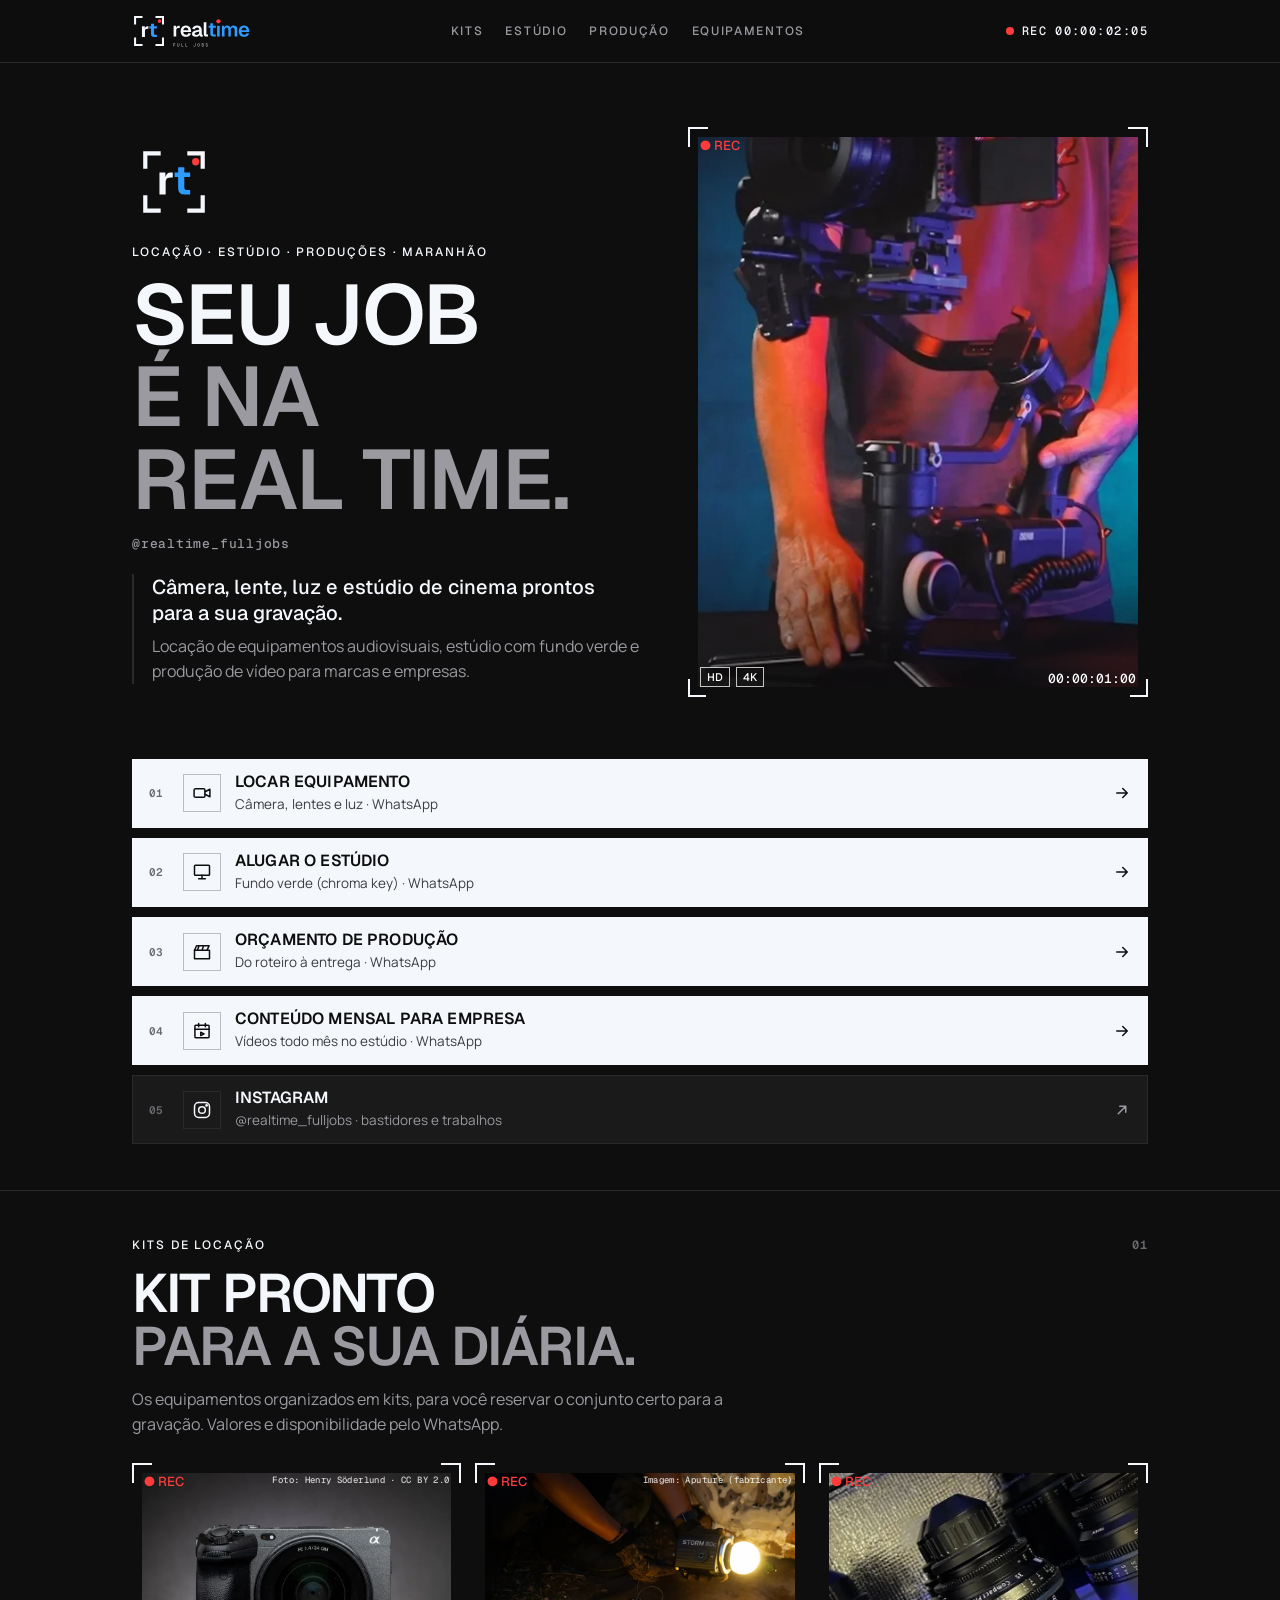
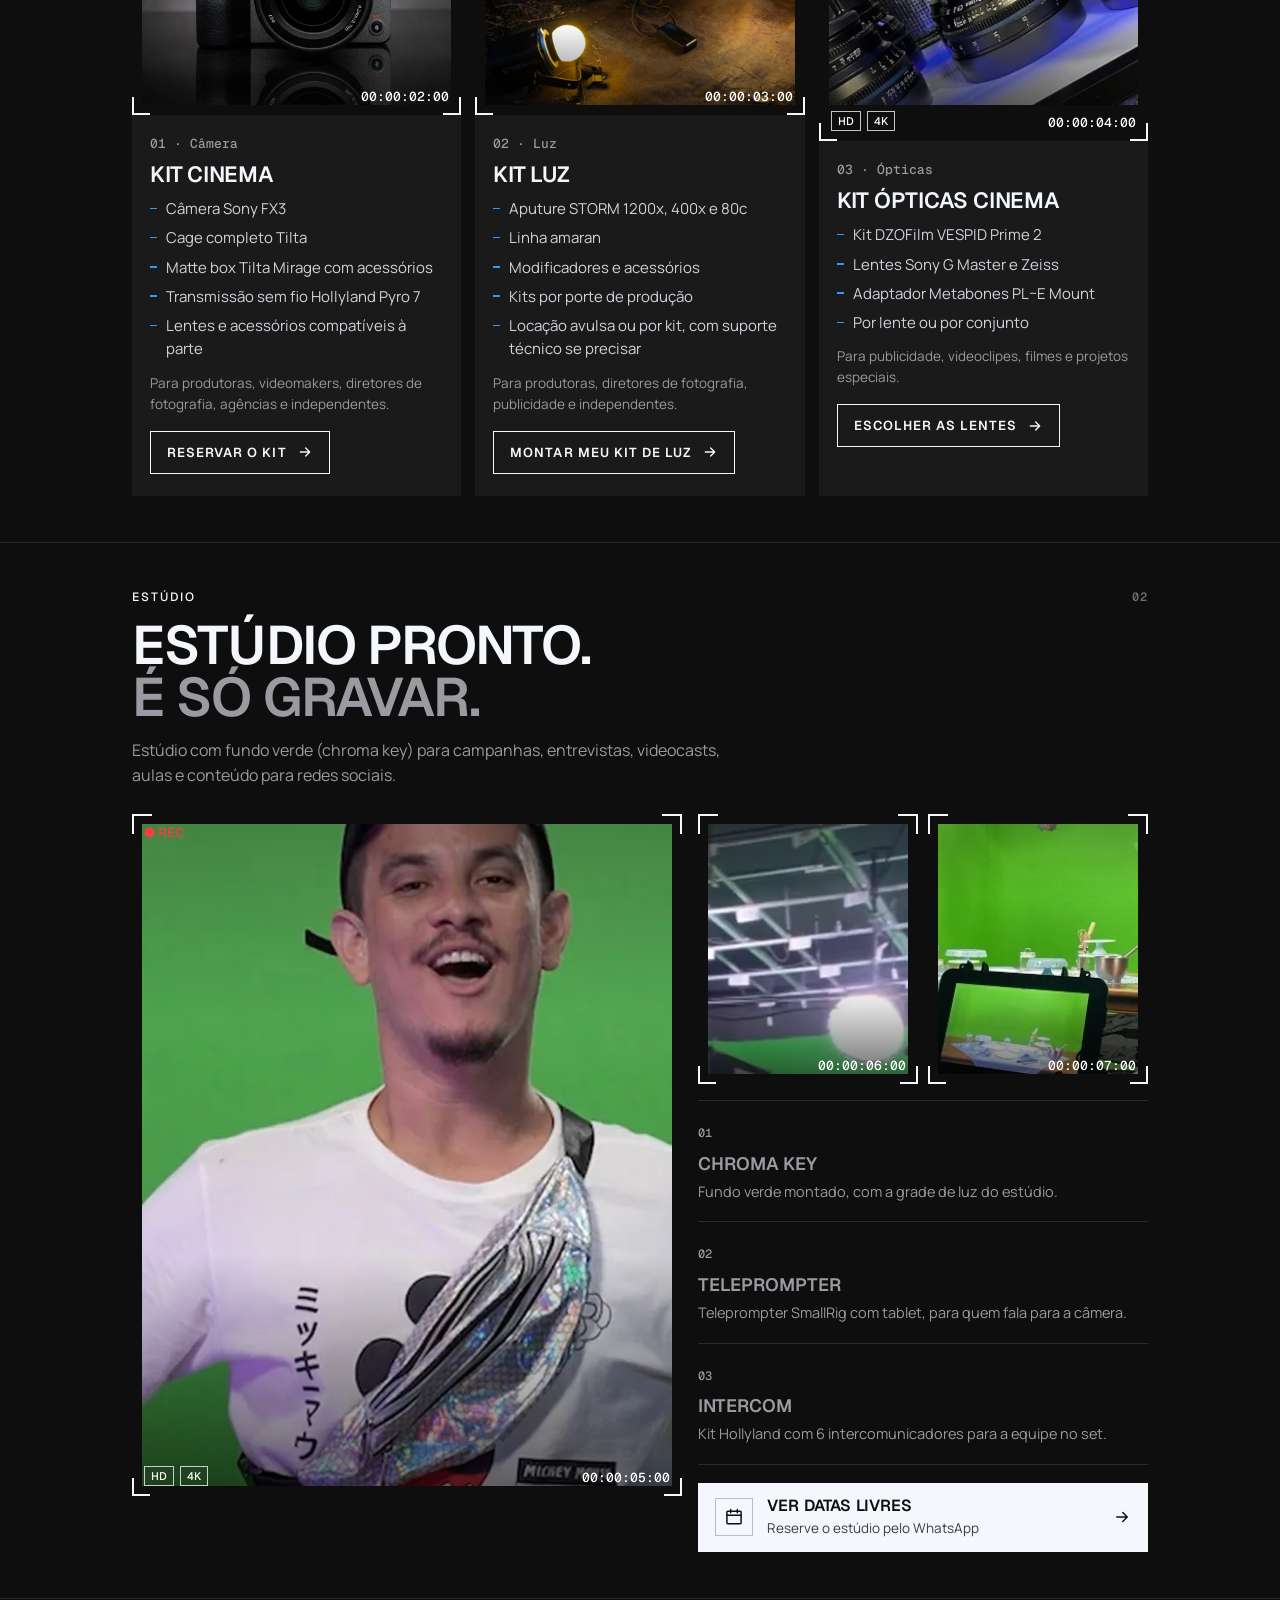
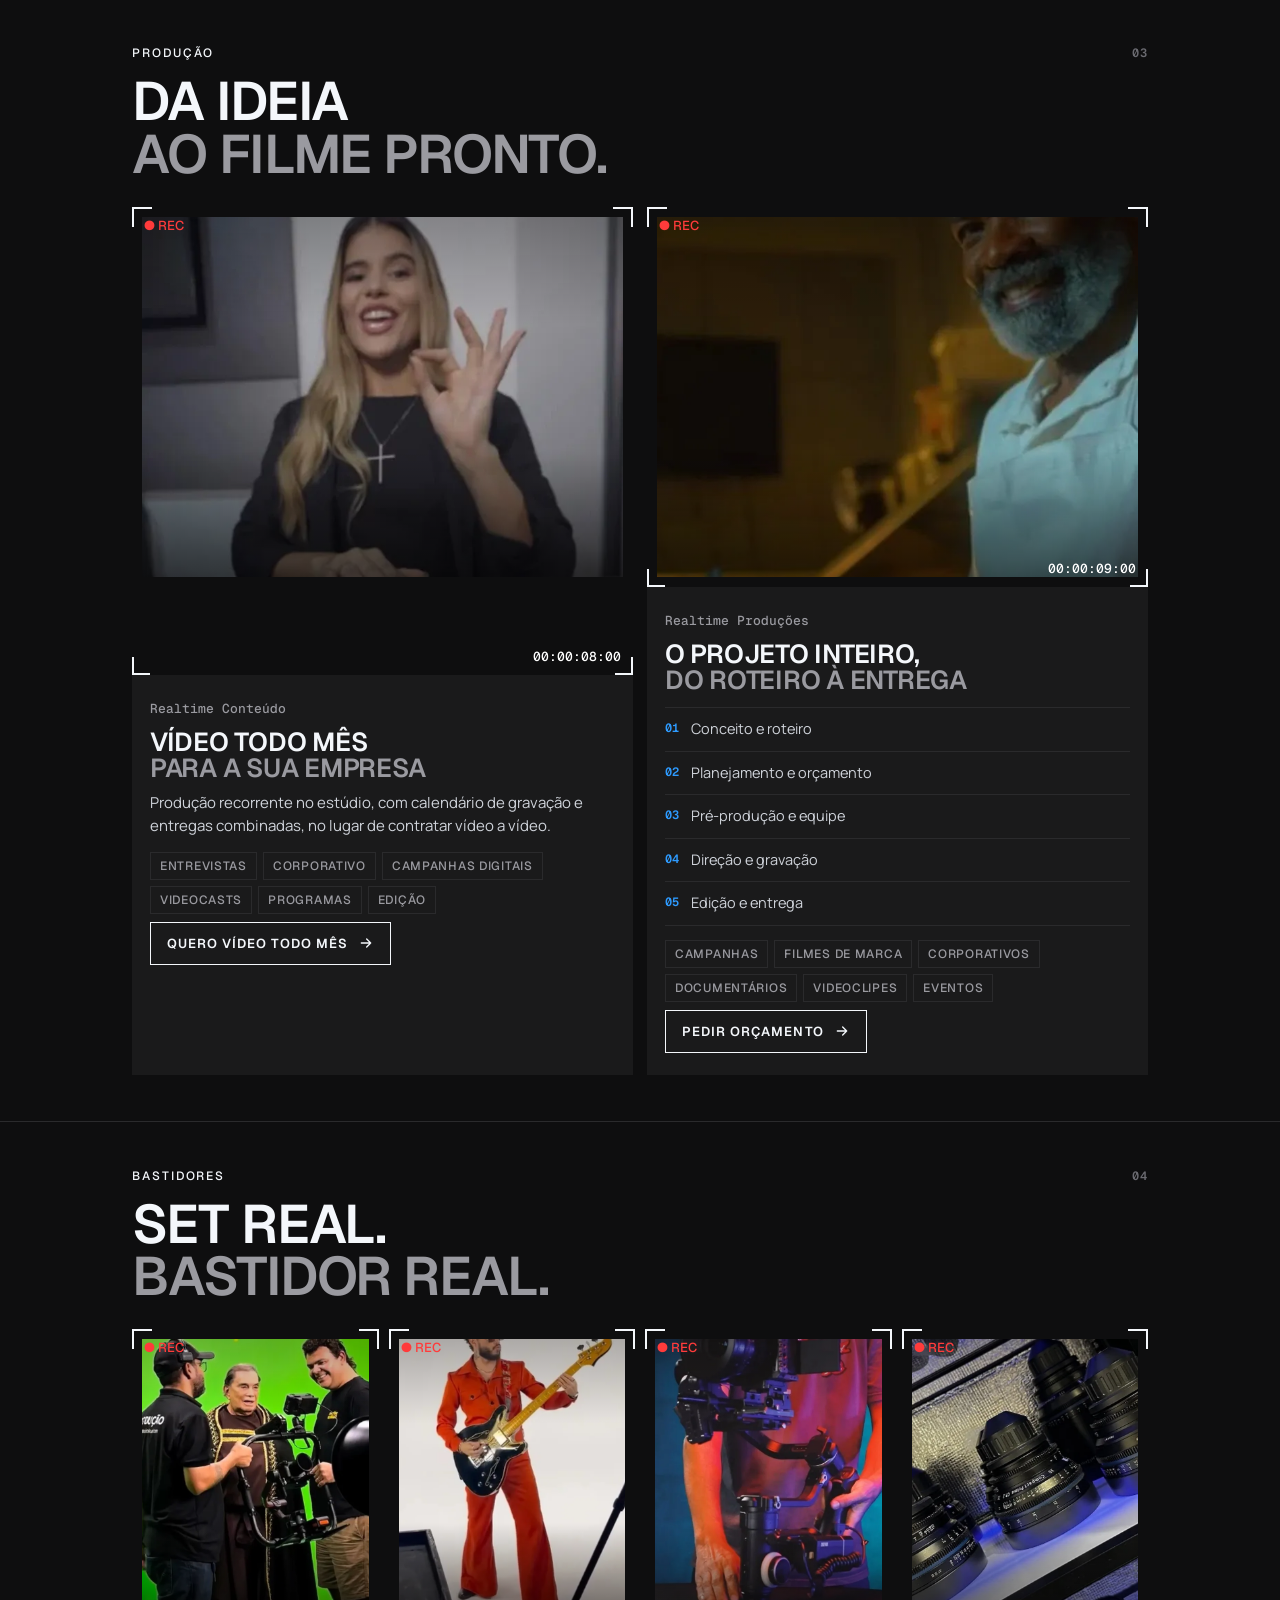
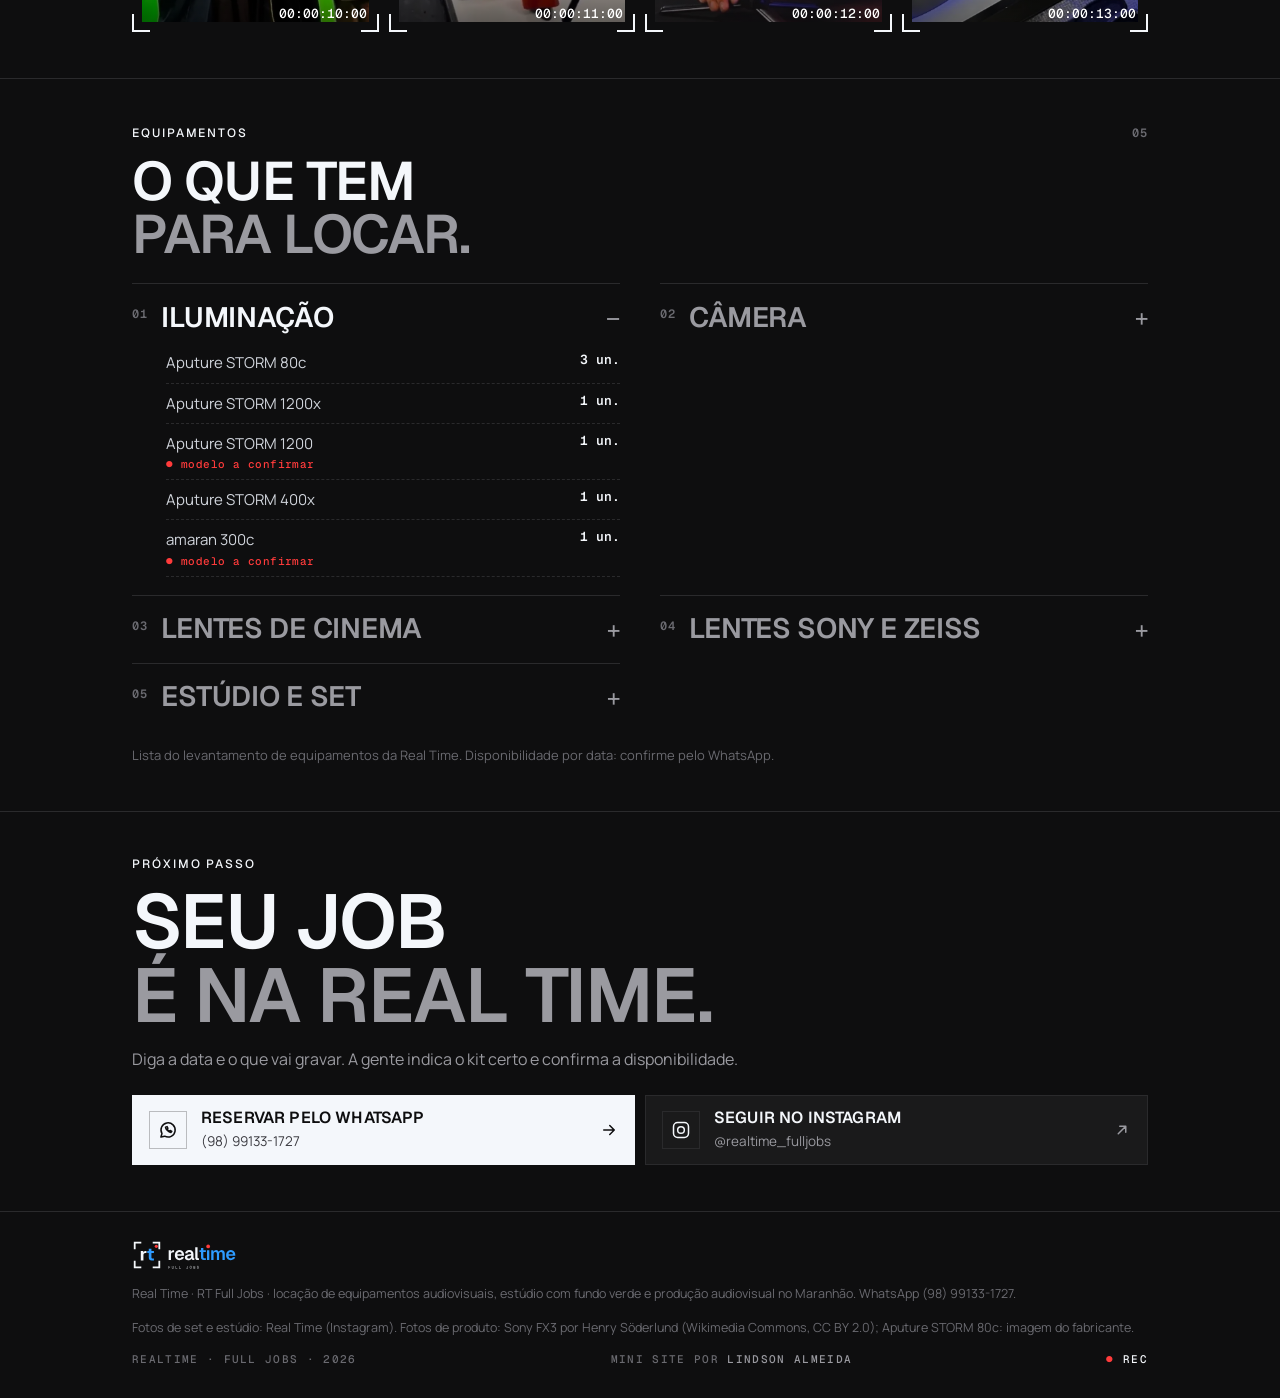
==== commit c2c80212: "Links do site para realtimeslz.pages.dev (nome do projeto na Cloudflare) (conta Leandro) Co-Authored" ====
--- a/index.html
+++ b/index.html
@@ -5,7 +5,7 @@
 <meta name="viewport" content="width=device-width,initial-scale=1,viewport-fit=cover">
 <title>Locação de Equipamentos Audiovisuais em São Luís | Real Time · RT Full Jobs</title>
 <meta name="description" content="Locação de equipamentos audiovisuais em São Luís (MA): câmera Sony FX3, lentes de cinema DZOFilm, Sony e Zeiss, luz Aputure STORM, estúdio com fundo verde (chroma key) e produção de vídeo para marcas. Reserve pelo WhatsApp (98) 99133-1727.">
-<link rel="canonical" href="https://realtime.pages.dev/">
+<link rel="canonical" href="https://realtimeslz.pages.dev/">
 <meta name="robots" content="index,follow,max-image-preview:large">
 <meta name="geo.region" content="BR-MA"><meta name="geo.placename" content="São Luís">
 <meta name="theme-color" content="#0E0E0F">
@@ -13,8 +13,8 @@
 <meta property="og:site_name" content="Real Time · RT Full Jobs">
 <meta property="og:title" content="Real Time · Locação de cinema e estúdio com fundo verde em São Luís">
 <meta property="og:description" content="Câmera, lente, luz e estúdio prontos para o seu job. Reserve seu kit pelo WhatsApp.">
-<meta property="og:url" content="https://realtime.pages.dev/">
-<meta property="og:image" content="https://realtime.pages.dev/img/og.jpg">
+<meta property="og:url" content="https://realtimeslz.pages.dev/">
+<meta property="og:image" content="https://realtimeslz.pages.dev/img/og.jpg">
 <meta property="og:image:width" content="1200"><meta property="og:image:height" content="630">
 <meta name="twitter:card" content="summary_large_image">
 <link rel="icon" href="img/favicon.svg" type="image/svg+xml">
@@ -23,9 +23,9 @@
 <link href="https://fonts.googleapis.com/css2?family=Geist:wght@400;500;600;700&family=Geist+Mono:wght@500;600&family=Manrope:wght@400;500;600&display=swap" rel="stylesheet">
 <script type="application/ld+json">
 {"@context":"https://schema.org","@graph":[
-{"@type":"LocalBusiness","@id":"https://realtime.pages.dev/#empresa","name":"Real Time · RT Full Jobs","alternateName":["Realtime","RT Full Jobs","Real Time BR"],
+{"@type":"LocalBusiness","@id":"https://realtimeslz.pages.dev/#empresa","name":"Real Time · RT Full Jobs","alternateName":["Realtime","RT Full Jobs","Real Time BR"],
 "description":"Locação de equipamentos audiovisuais e de estúdio com fundo verde (chroma key) e produção audiovisual para marcas e empresas no Maranhão.",
-"url":"https://realtime.pages.dev/","logo":"https://realtime.pages.dev/img/apple-touch-icon.png","image":"https://realtime.pages.dev/img/og.jpg",
+"url":"https://realtimeslz.pages.dev/","logo":"https://realtimeslz.pages.dev/img/apple-touch-icon.png","image":"https://realtimeslz.pages.dev/img/og.jpg",
 "telephone":"+55-98-99133-1727","sameAs":["https://www.instagram.com/realtime_fulljobs/"],
 "areaServed":{"@type":"State","name":"Maranhão"},
 "hasOfferCatalog":{"@type":"OfferCatalog","name":"Locação e produção audiovisual","itemListElement":[
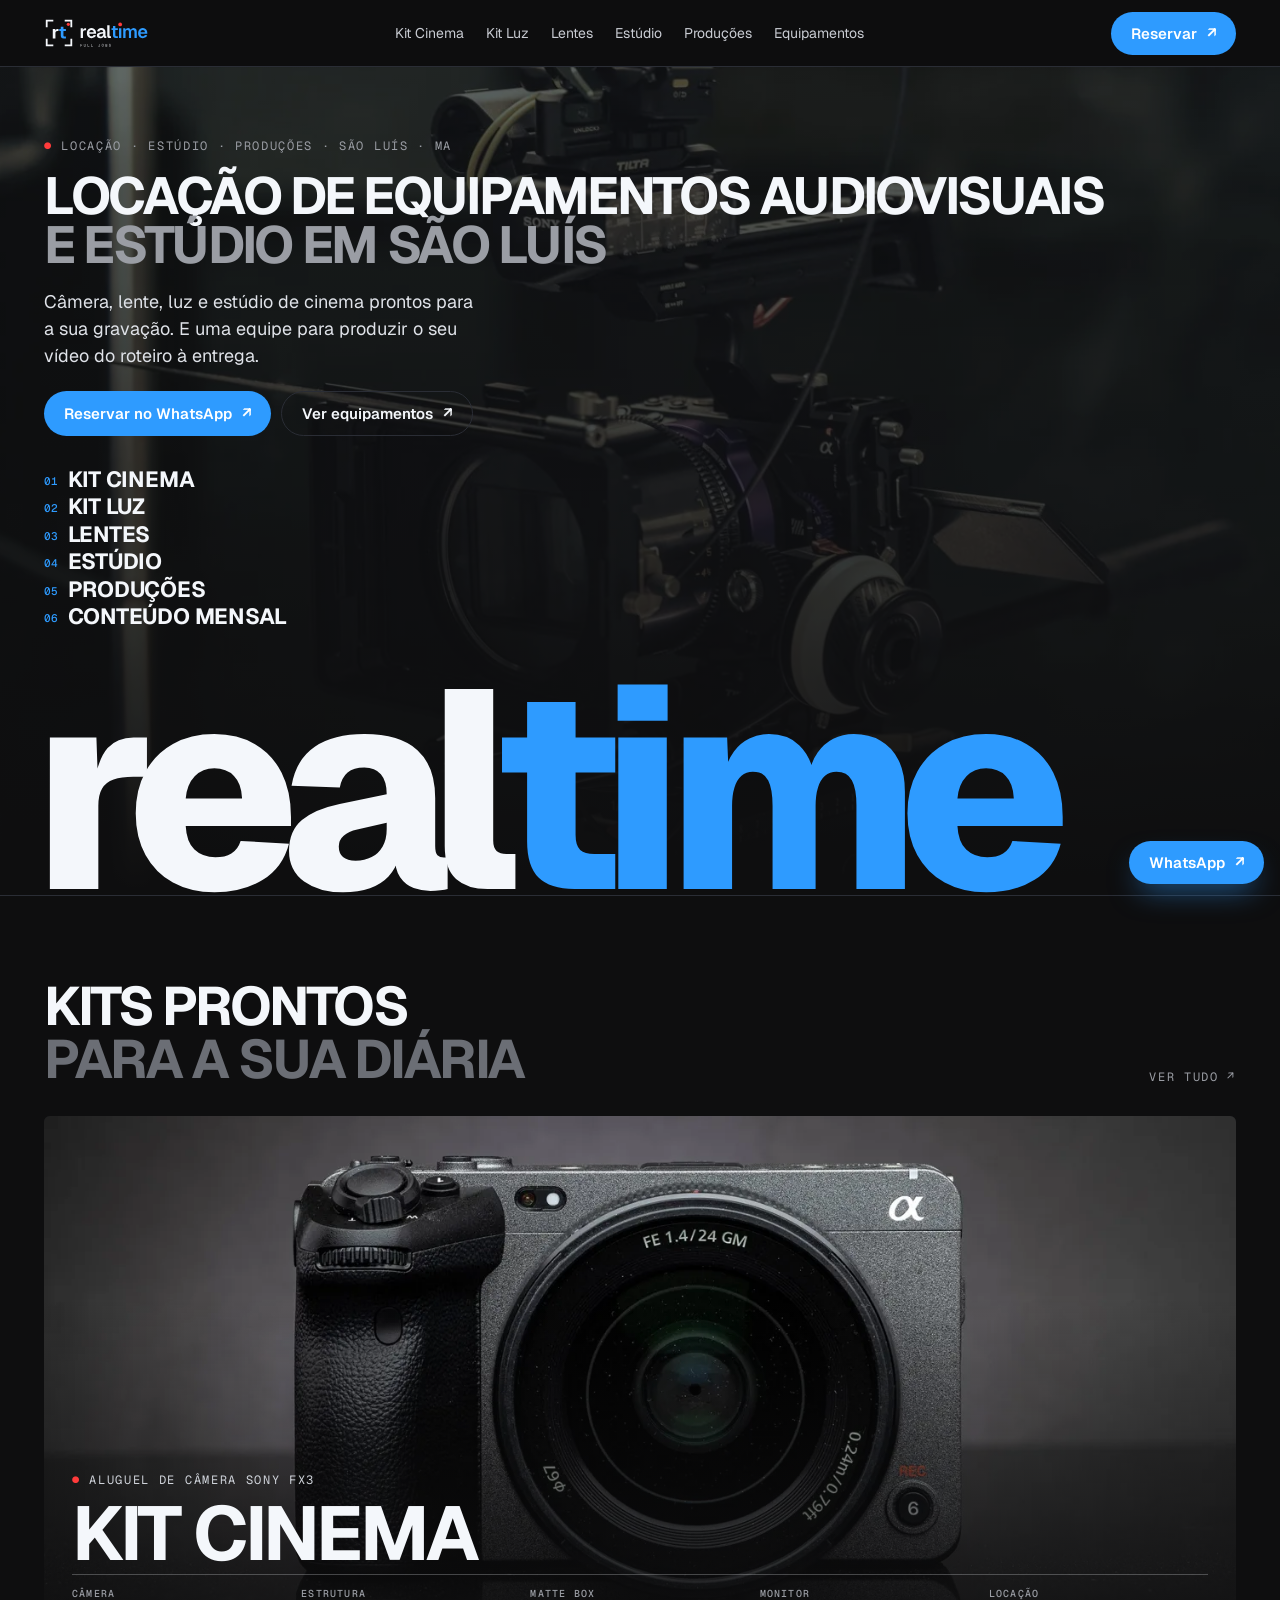
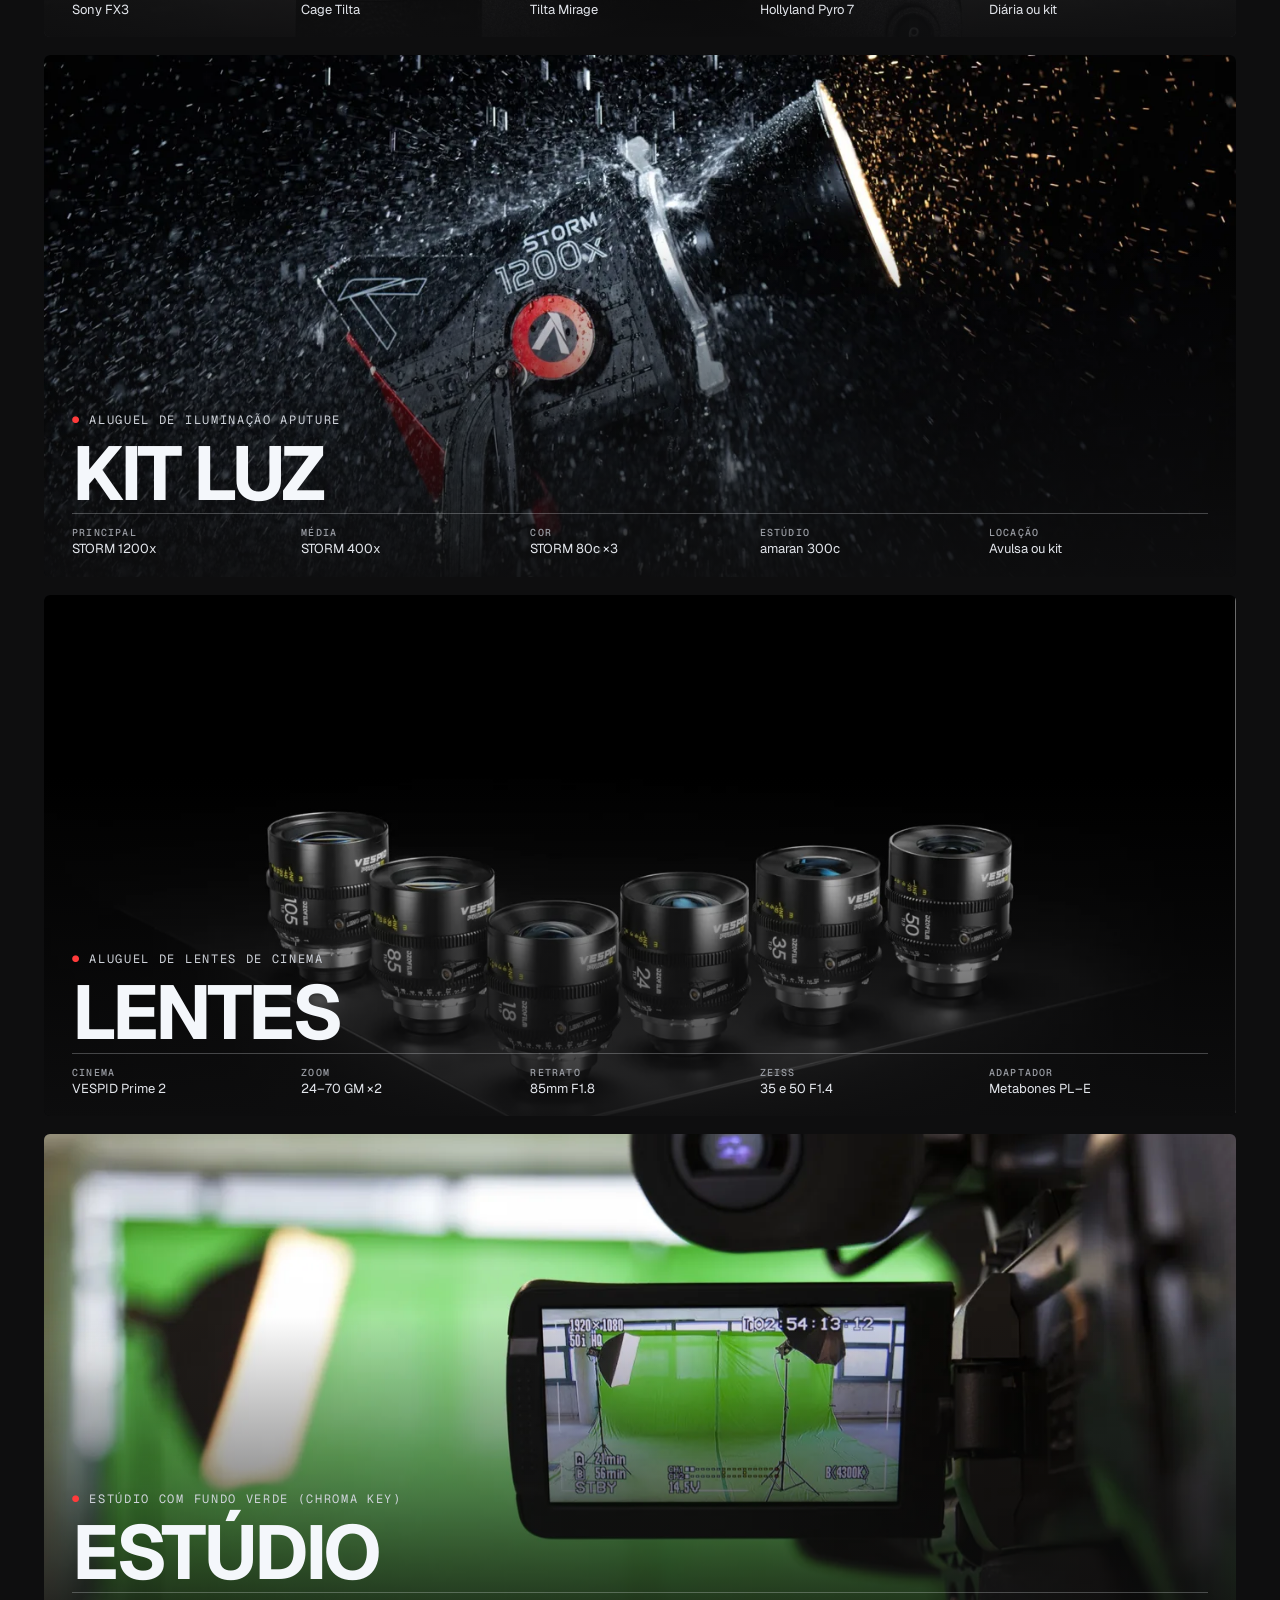
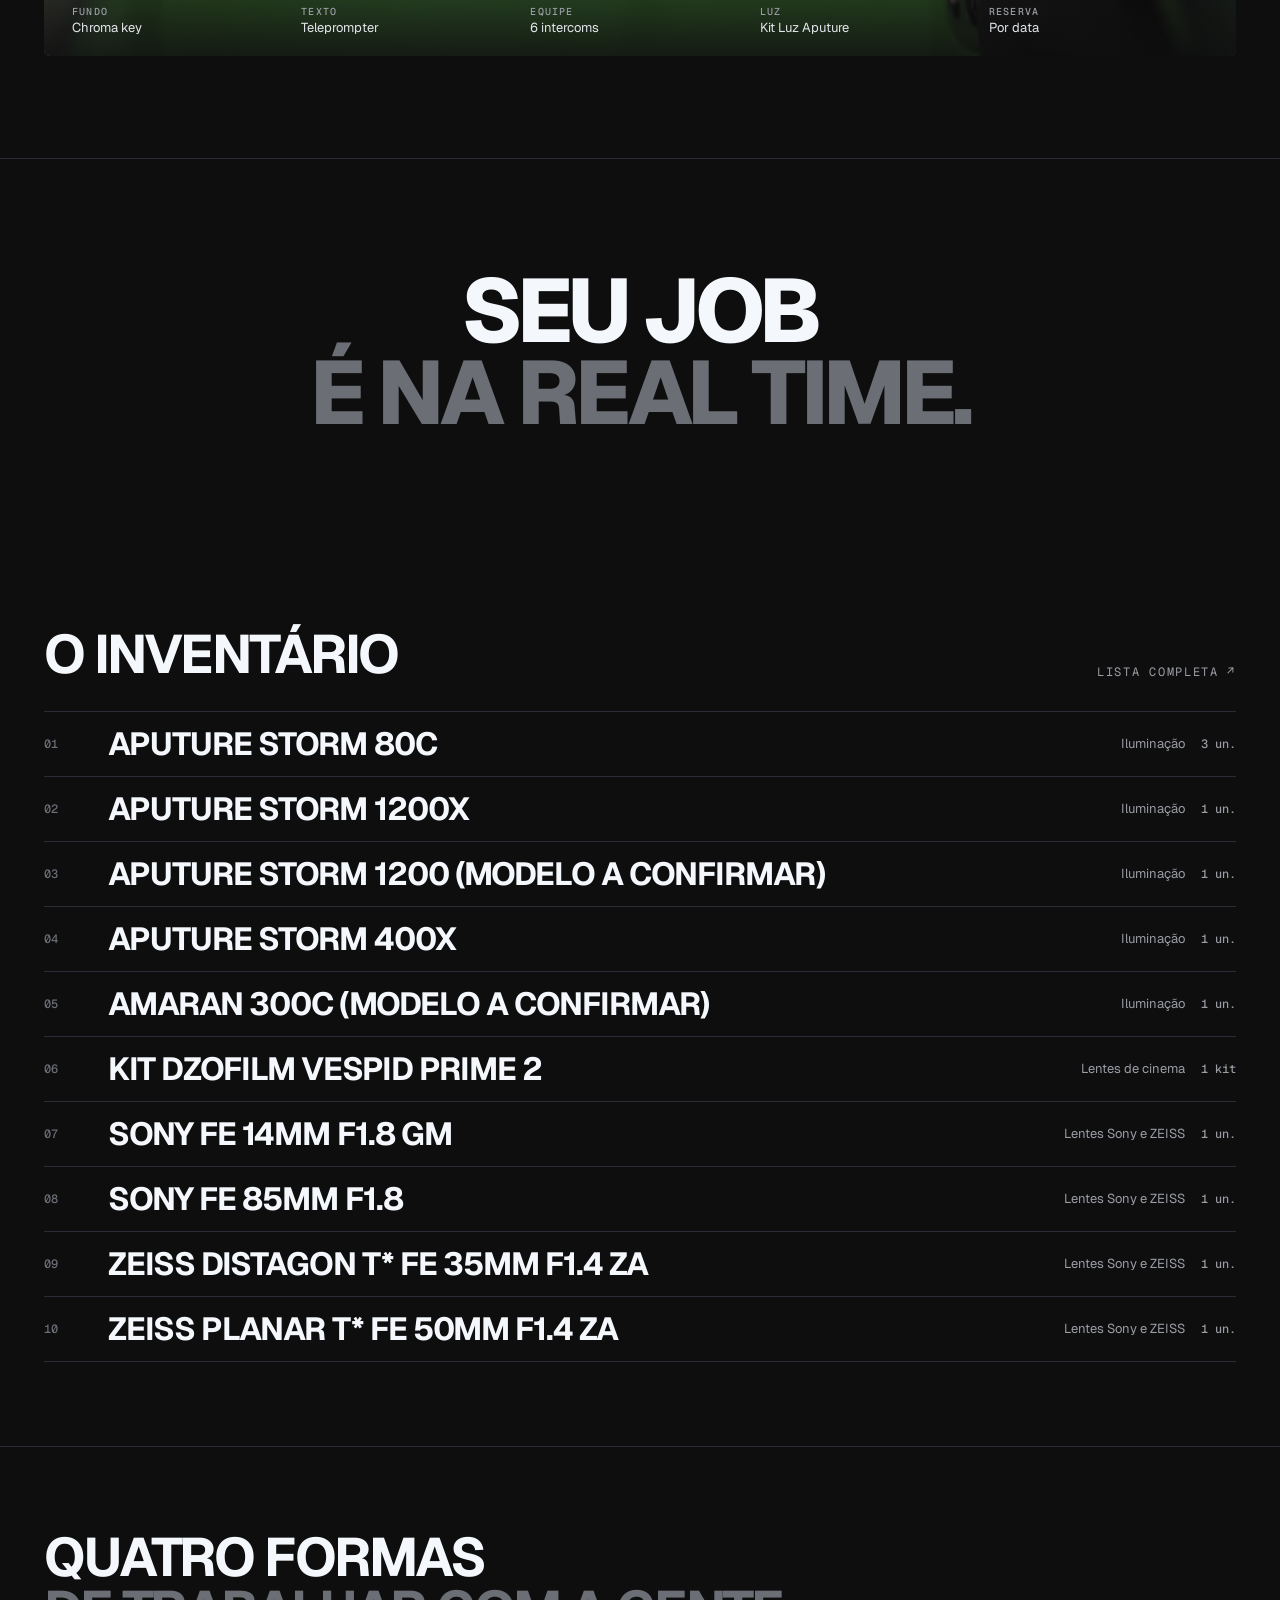
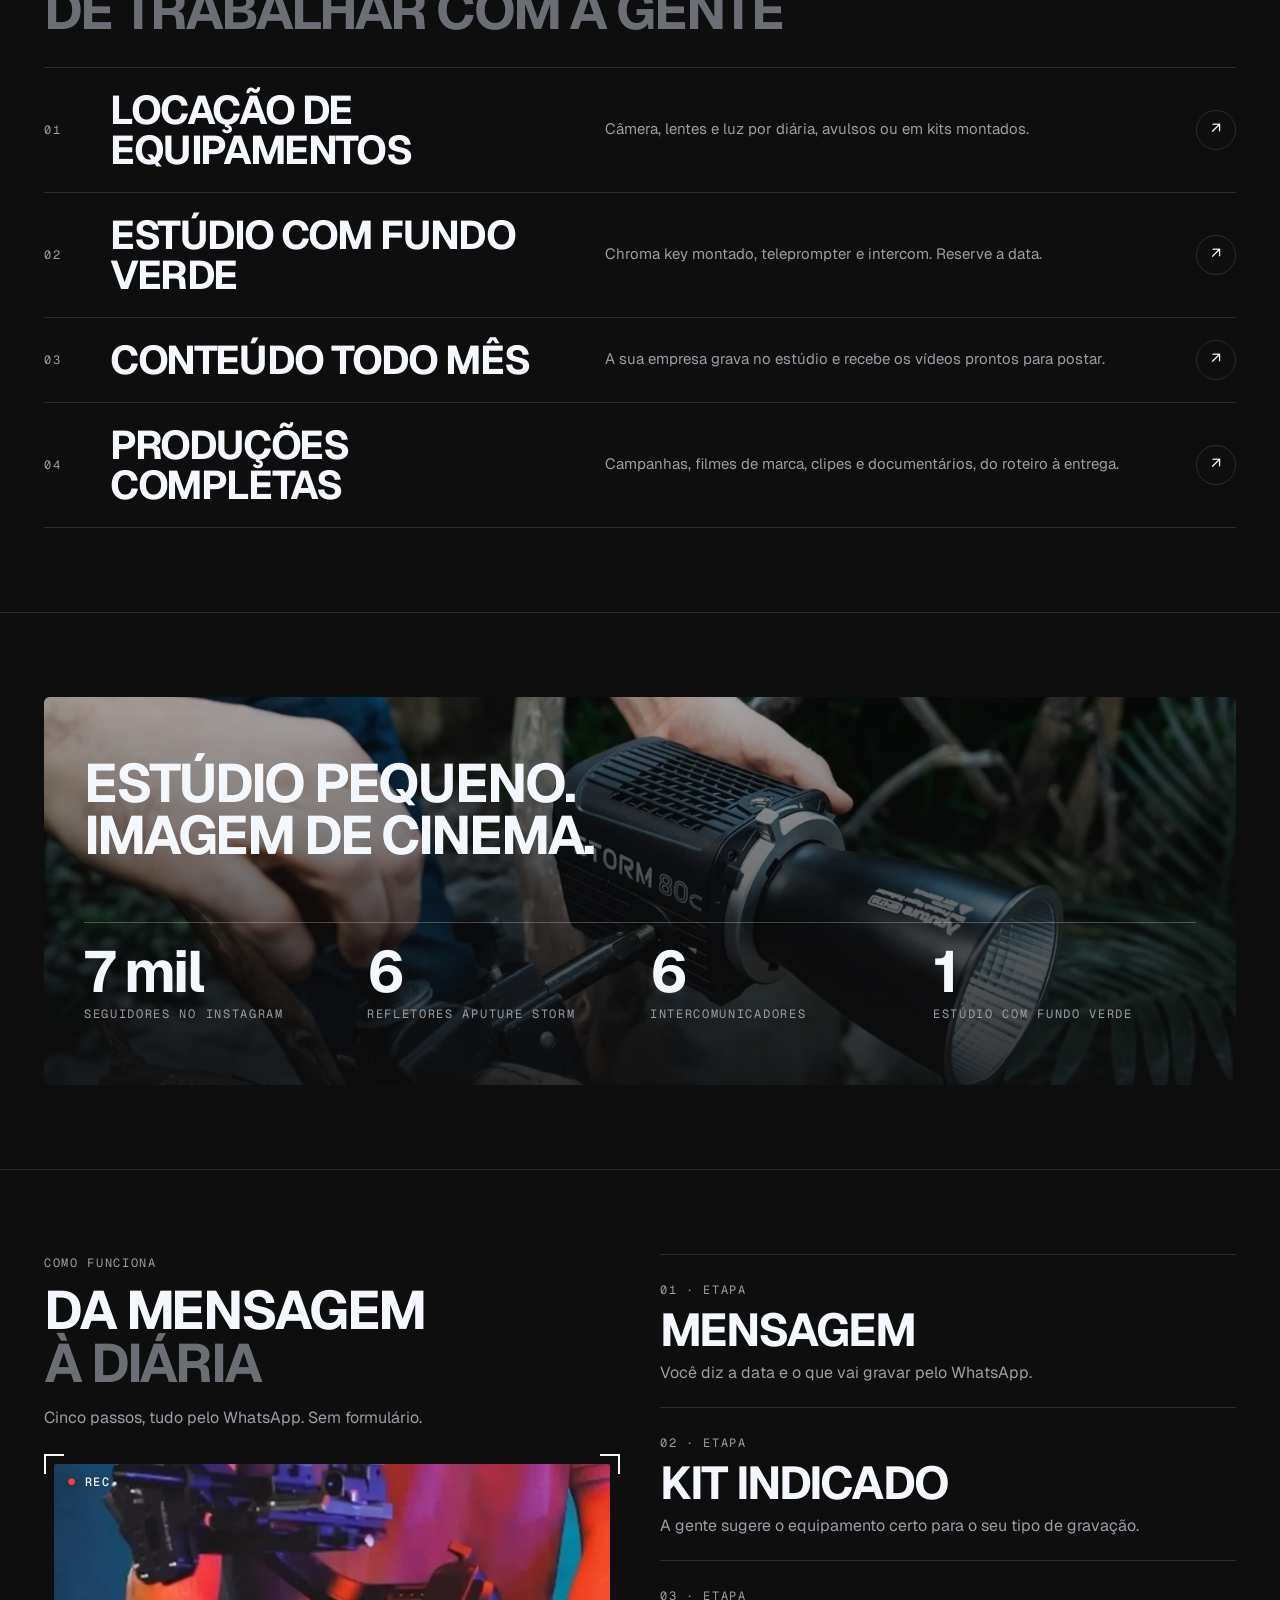
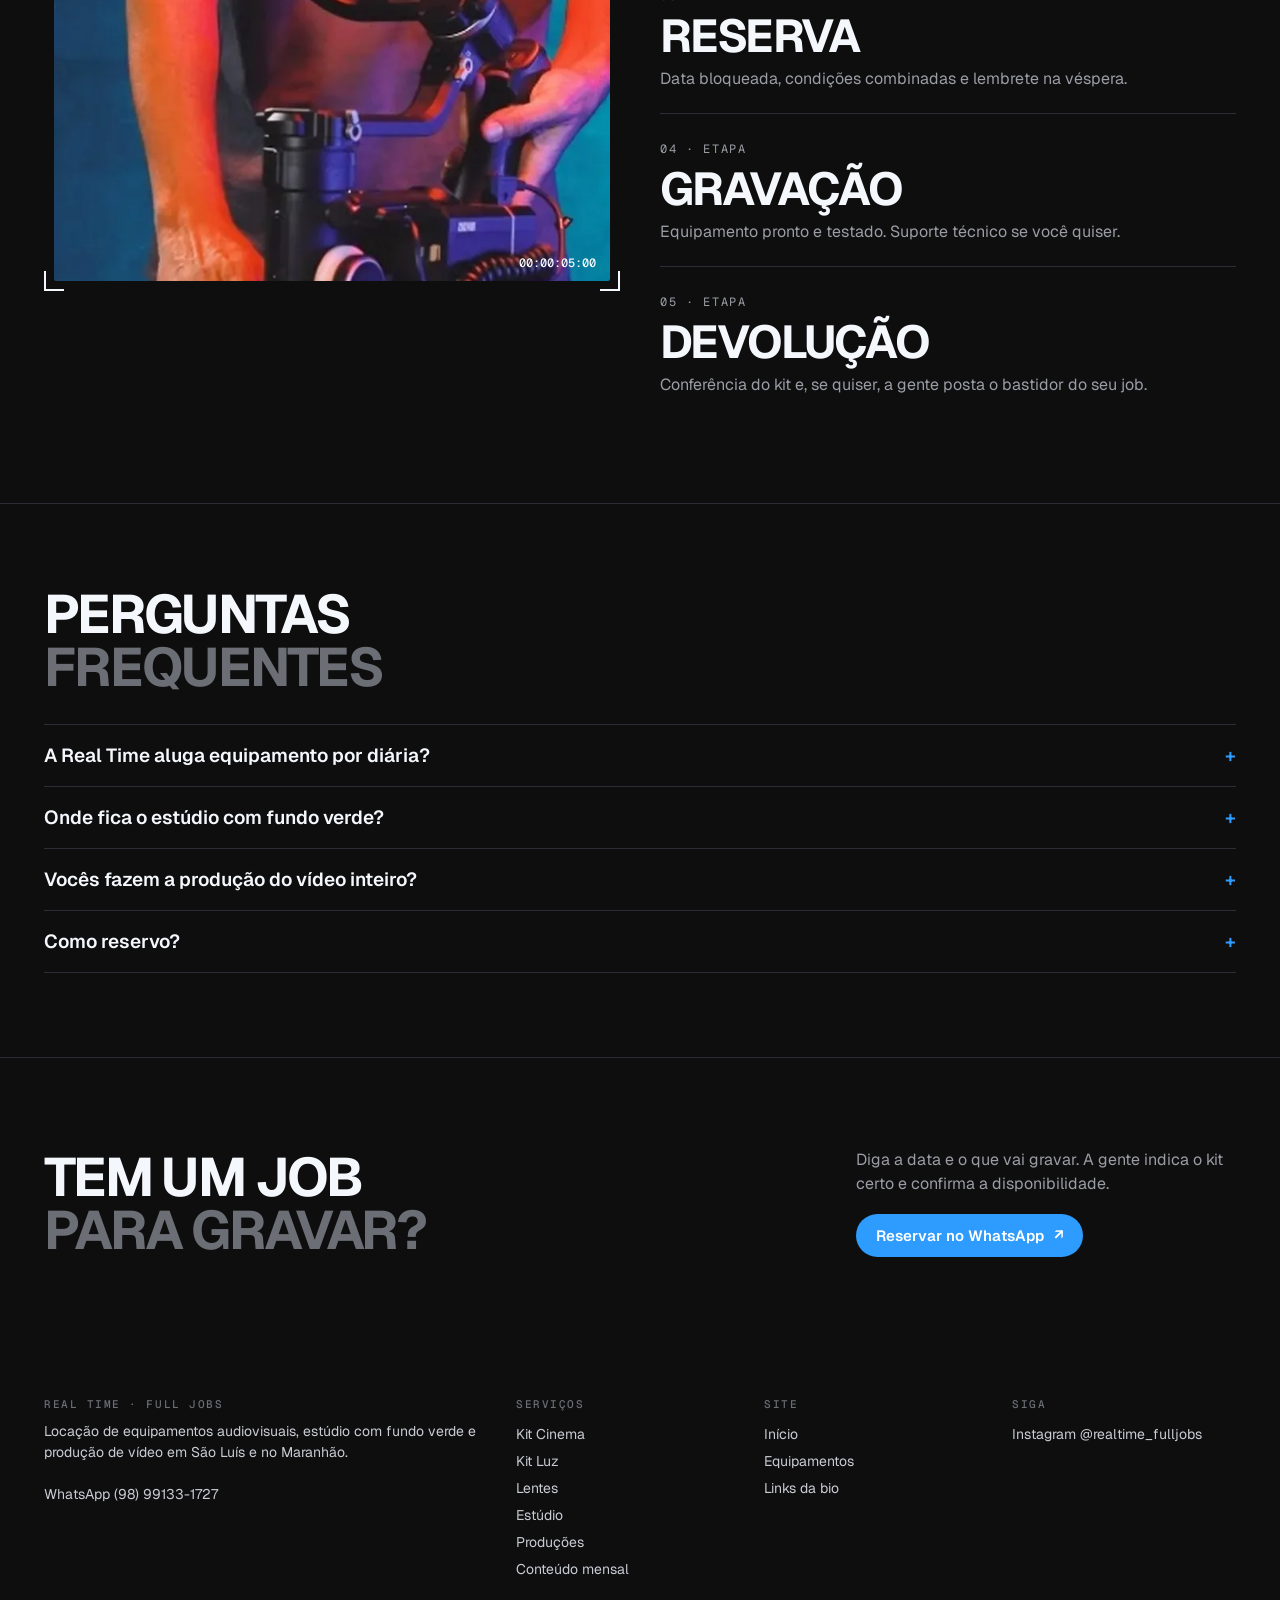
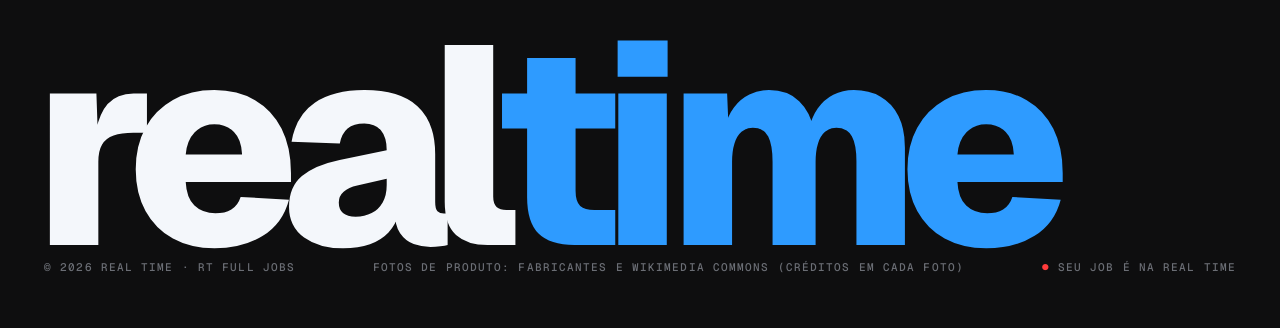
==== commit d721c041: "Site principal (SEO, 8 páginas, template GAFFER na marca v1) e mini site da bio em /bio (conta Leand" ====
--- a/index.html
+++ b/index.html
@@ -1,518 +1,26 @@
 <!doctype html>
-<html lang="pt-BR">
-<head>
-<meta charset="utf-8">
-<meta name="viewport" content="width=device-width,initial-scale=1,viewport-fit=cover">
-<title>Locação de Equipamentos Audiovisuais em São Luís | Real Time · RT Full Jobs</title>
-<meta name="description" content="Locação de equipamentos audiovisuais em São Luís (MA): câmera Sony FX3, lentes de cinema DZOFilm, Sony e Zeiss, luz Aputure STORM, estúdio com fundo verde (chroma key) e produção de vídeo para marcas. Reserve pelo WhatsApp (98) 99133-1727.">
-<link rel="canonical" href="https://realtimeslz.pages.dev/">
-<meta name="robots" content="index,follow,max-image-preview:large">
-<meta name="geo.region" content="BR-MA"><meta name="geo.placename" content="São Luís">
-<meta name="theme-color" content="#0E0E0F">
-<meta property="og:type" content="website"><meta property="og:locale" content="pt_BR">
-<meta property="og:site_name" content="Real Time · RT Full Jobs">
-<meta property="og:title" content="Real Time · Locação de cinema e estúdio com fundo verde em São Luís">
-<meta property="og:description" content="Câmera, lente, luz e estúdio prontos para o seu job. Reserve seu kit pelo WhatsApp.">
-<meta property="og:url" content="https://realtimeslz.pages.dev/">
-<meta property="og:image" content="https://realtimeslz.pages.dev/img/og.jpg">
-<meta property="og:image:width" content="1200"><meta property="og:image:height" content="630">
-<meta name="twitter:card" content="summary_large_image">
-<link rel="icon" href="img/favicon.svg" type="image/svg+xml">
-<link rel="apple-touch-icon" href="img/apple-touch-icon.png">
+<html lang="pt-BR"><head><meta charset="utf-8"><meta name="viewport" content="width=device-width,initial-scale=1,viewport-fit=cover">
+<title>Locação de Equipamentos Audiovisuais em São Luís | Real Time · RT Full Jobs</title><meta name="description" content="Locação de equipamentos audiovisuais em São Luís (MA): câmera Sony FX3, lentes de cinema DZOFilm, Sony e ZEISS, luz Aputure STORM, estúdio com fundo verde (chroma key) e produção de vídeo. Reserve pelo WhatsApp."><link rel="canonical" href="https://realtimeslz.pages.dev/">
+<meta name="robots" content="index,follow,max-image-preview:large"><meta name="geo.region" content="BR-MA"><meta name="geo.placename" content="São Luís"><meta name="theme-color" content="#0E0E0F">
+<meta property="og:type" content="website"><meta property="og:locale" content="pt_BR"><meta property="og:site_name" content="Real Time · RT Full Jobs">
+<meta property="og:title" content="Locação de Equipamentos Audiovisuais em São Luís | Real Time · RT Full Jobs"><meta property="og:description" content="Locação de equipamentos audiovisuais em São Luís (MA): câmera Sony FX3, lentes de cinema DZOFilm, Sony e ZEISS, luz Aputure STORM, estúdio com fundo verde (chroma key) e produção de vídeo. Reserve pelo WhatsApp."><meta property="og:url" content="https://realtimeslz.pages.dev/"><meta property="og:image" content="https://realtimeslz.pages.dev/img/og.jpg">
+<meta name="twitter:card" content="summary_large_image"><link rel="icon" href="/img/favicon.svg" type="image/svg+xml"><link rel="apple-touch-icon" href="/img/apple-touch-icon.png">
 <link rel="preconnect" href="https://fonts.googleapis.com"><link rel="preconnect" href="https://fonts.gstatic.com" crossorigin>
-<link href="https://fonts.googleapis.com/css2?family=Geist:wght@400;500;600;700&family=Geist+Mono:wght@500;600&family=Manrope:wght@400;500;600&display=swap" rel="stylesheet">
-<script type="application/ld+json">
-{"@context":"https://schema.org","@graph":[
-{"@type":"LocalBusiness","@id":"https://realtimeslz.pages.dev/#empresa","name":"Real Time · RT Full Jobs","alternateName":["Realtime","RT Full Jobs","Real Time BR"],
-"description":"Locação de equipamentos audiovisuais e de estúdio com fundo verde (chroma key) e produção audiovisual para marcas e empresas no Maranhão.",
-"url":"https://realtimeslz.pages.dev/","logo":"https://realtimeslz.pages.dev/img/apple-touch-icon.png","image":"https://realtimeslz.pages.dev/img/og.jpg",
-"telephone":"+55-98-99133-1727","sameAs":["https://www.instagram.com/realtime_fulljobs/"],
-"areaServed":{"@type":"State","name":"Maranhão"},
-"hasOfferCatalog":{"@type":"OfferCatalog","name":"Locação e produção audiovisual","itemListElement":[
-{"@type":"Offer","itemOffered":{"@type":"Service","name":"Kit Cinema: locação de câmera Sony FX3 com cage e matte box Tilta e transmissão Hollyland"}},
-{"@type":"Offer","itemOffered":{"@type":"Service","name":"Kit Luz: locação de iluminação Aputure STORM e amaran"}},
-{"@type":"Offer","itemOffered":{"@type":"Service","name":"Kit Ópticas Cinema: locação de lentes DZOFilm VESPID Prime 2, Sony e Zeiss"}},
-{"@type":"Offer","itemOffered":{"@type":"Service","name":"Locação de estúdio com fundo verde (chroma key), teleprompter e intercomunicadores"}},
-{"@type":"Offer","itemOffered":{"@type":"Service","name":"Realtime Conteúdo: produção audiovisual mensal para empresas"}},
-{"@type":"Offer","itemOffered":{"@type":"Service","name":"Realtime Produções: campanhas, filmes de marca, corporativos, documentários e videoclipes"}}]}}
-]}
-</script>
-<style>
-/* Identidade Real Time v1 (manual da conta Pedro): Preto Set, Branco Luz, Azul Real, REC só no ponto, Índigo Take nas faixas.
-   Composição copiada do template VideoLab (Framer), o mesmo do manual: visor com cantos por fora, ● REC, HD│4K, timecode,
-   rótulo em caixa alta, título em 2 tons, fios finos. Estrutura de bio copiada do mini site Rafael Imports; SEO do GruposSF. */
-:root{--bg:#0E0E0F;--pn:#1A1A1B;--pn2:#222224;--fio:#2A2A2C;--b:#F4F7FB;--cz:#9A9AA0;--cz2:#6A6A70;--az:#2E9BFF;--in:#4338F0;--rec:#FF3B3B;--wa:#25D366;
---f:"Geist",system-ui,sans-serif;--fm:"Geist Mono",ui-monospace,monospace;--ft:"Manrope",system-ui,sans-serif;color-scheme:dark}
-*{box-sizing:border-box;margin:0;padding:0}
-html{background:var(--bg);scroll-behavior:smooth}
-body{background:var(--bg);color:var(--b);font:16px/1.55 var(--ft);-webkit-font-smoothing:antialiased;overflow-x:hidden}
-img{display:block;max-width:100%}
-a{color:inherit;text-decoration:none}
-.wrap{width:100%;max-width:1080px;margin:0 auto;padding:0 16px}
-.az{color:var(--az)}.cz{color:var(--cz)}
-.rot{font:500 12px/1 var(--f);letter-spacing:.16em;text-transform:uppercase;color:var(--b)}
-.rot.cz{color:var(--cz)}
-.mono{font-family:var(--fm)}
-h1,h2,h3{font-family:var(--f);font-weight:600;text-transform:uppercase;letter-spacing:-.02em;line-height:.98}
-h1{font-size:clamp(44px,11vw,84px)}
-h2{font-size:clamp(32px,7.4vw,54px);margin-top:14px}
-h3{font-size:22px;letter-spacing:-.01em}
-.txt{color:var(--cz);font-size:16px}
-.fio{height:1px;background:var(--fio)}
-
-/* topo */
-.top{position:sticky;top:0;z-index:40;background:rgba(14,14,15,.92);backdrop-filter:blur(10px);-webkit-backdrop-filter:blur(10px);border-bottom:1px solid var(--fio)}
-.top .wrap{display:flex;align-items:center;justify-content:space-between;height:62px;gap:12px}
-.top .brand img{height:34px;width:auto}
-.top nav{display:flex;gap:22px;font:500 12px var(--f);letter-spacing:.14em;text-transform:uppercase;color:var(--cz)}
-.top nav a:hover{color:var(--b)}
-.top .rec{font:500 12px var(--fm);letter-spacing:.12em;display:flex;align-items:center;gap:8px;white-space:nowrap}
-.top .rec i{width:8px;height:8px;border-radius:50%;background:var(--rec);animation:pisca 1.4s steps(2,start) infinite}
-@keyframes pisca{to{visibility:hidden}}
-
-/* hero */
-.hero{padding:34px 0 30px}
-.hero .grid{display:grid;gap:30px}
-.hero .simb{width:84px;height:84px;margin-bottom:22px}
-.hero .handle{font:500 13px var(--fm);color:var(--cz);letter-spacing:.06em;margin-top:14px}
-.lead{border-left:2px solid var(--fio);padding-left:18px;margin-top:22px}
-.lead b{display:block;font:500 20px/1.3 var(--f);color:var(--b);margin-bottom:8px}
-
-/* visor (foto com cantos por fora, REC, HD 4K e timecode) */
-.visor{position:relative;padding:10px}
-.visor:before,.visor:after,.visor .k1,.visor .k2{content:"";position:absolute;width:18px;height:18px;border:0 solid var(--b);z-index:3}
-.visor:before{left:0;top:0;border-left-width:2px;border-top-width:2px}
-.visor:after{right:0;top:0;border-right-width:2px;border-top-width:2px}
-.visor .k1{left:0;bottom:0;border-left-width:2px;border-bottom-width:2px}
-.visor .k2{right:0;bottom:0;border-right-width:2px;border-bottom-width:2px}
-.visor .ph{position:relative;overflow:hidden;background:var(--pn)}
-.visor .ph img{width:100%;height:100%;object-fit:cover}
-.visor .ph:after{content:"";position:absolute;inset:0;background:linear-gradient(180deg,rgba(0,0,0,.25),transparent 30%,transparent 65%,rgba(0,0,0,.55));pointer-events:none}
-.visor .r{position:absolute;left:12px;top:10px;font:500 13px var(--f);color:var(--rec);z-index:2}
-.visor .r:before{content:"● "}
-.visor .hd{position:absolute;left:12px;bottom:10px;display:flex;gap:6px;z-index:2}
-.visor .hd i{font:500 11px var(--f);font-style:normal;border:1.5px solid rgba(255,255,255,.75);padding:2px 6px;color:#fff}
-.visor .tc{position:absolute;right:12px;bottom:10px;font:500 13px var(--fm);color:#fff;z-index:2}
-.visor .cr{position:absolute;right:12px;top:11px;font:500 9px var(--fm);white-space:nowrap;color:rgba(255,255,255,.8);z-index:2;letter-spacing:.04em;max-width:60%;text-align:right}
-
-/* botões */
-.acoes{display:grid;gap:10px;margin-top:6px}
-.bt{display:flex;align-items:center;gap:14px;min-height:64px;padding:12px 16px;background:var(--pn);border:1px solid var(--fio);transition:border-color .15s,background .15s}
-.bt:hover,.bt:focus-visible{border-color:var(--az);background:var(--pn2);outline:none}
-.bt .ic{flex:none;width:38px;height:38px;display:grid;place-items:center;border:1.5px solid var(--fio);color:var(--b)}
-.bt .ic svg{width:20px;height:20px}
-.bt .t{flex:1;min-width:0}
-.bt .t strong{display:block;font:600 16px/1.2 var(--f);text-transform:uppercase;letter-spacing:.01em}
-.bt .t span{display:block;font-size:13.5px;color:var(--cz);margin-top:3px}
-.bt .go{flex:none;width:18px;height:18px;color:var(--cz)}
-.bt.wa{background:var(--b);color:var(--bg);border-color:var(--b)}
-.bt.wa .ic{border-color:rgba(14,14,15,.25);color:var(--bg)}
-.bt.wa .t span{color:#3c3c42}.bt.wa .go{color:var(--bg)}
-.bt.wa:hover{background:#fff;border-color:#fff}
-.bt .n{font:600 11px var(--fm);color:var(--cz2);flex:none;width:20px}
-.bt.wa .n{color:#6a6a70}
-
-/* seções */
-section{padding:46px 0;border-top:1px solid var(--fio)}
-.cab{display:flex;justify-content:space-between;align-items:baseline;gap:12px}
-.cab .no{font:600 12px var(--fm);color:var(--cz2);letter-spacing:.1em}
-.sub{color:var(--cz);margin-top:14px;max-width:620px}
-
-/* kits: cartão foto + painel numerado */
-.kits{display:grid;gap:14px;margin-top:26px}
-.kit{display:grid;background:var(--pn)}
-.kit .visor{padding:10px;background:var(--bg)}
-.kit .visor .ph{aspect-ratio:16/10}
-.kit .p{padding:20px 18px 22px;display:flex;flex-direction:column;gap:12px}
-.kit .p .n{font:500 13px var(--fm);color:var(--cz)}
-.kit .p ul{list-style:none;display:grid;gap:6px}
-.kit .p li{font-size:15px;color:#cfd3da;padding-left:16px;position:relative}
-.kit .p li:before{content:"";position:absolute;left:0;top:.7em;width:7px;height:1.5px;background:var(--az)}
-.kit .p .uso{font-size:13.5px;color:var(--cz)}
-.pedir{display:inline-flex;align-items:center;gap:10px;align-self:flex-start;margin-top:4px;padding:12px 16px;border:1.5px solid var(--b);font:600 13px var(--f);letter-spacing:.08em;text-transform:uppercase}
-.pedir:hover{background:var(--b);color:var(--bg)}
-.pedir svg{width:16px;height:16px}
-
-/* estúdio */
-.est{display:grid;gap:16px;margin-top:26px}
-.est .visor .ph{aspect-ratio:4/3}
-.cols{display:grid;grid-template-columns:1fr;border-top:1px solid var(--fio)}
-.cols>div{padding:18px 0;border-bottom:1px solid var(--fio)}
-.cols .n{font:500 12px var(--fm);color:var(--cz)}
-.cols .t{font:600 18px var(--f);text-transform:uppercase;margin:8px 0 6px}
-.cols p{font-size:14.5px;color:var(--cz)}
-.mini{display:grid;grid-template-columns:1fr 1fr;gap:10px}
-.mini .visor .ph{aspect-ratio:4/3}
-
-/* frentes */
-.frentes{display:grid;gap:14px;margin-top:26px}
-.fr{background:var(--pn);display:grid}
-.fr .visor{background:var(--bg)}
-.fr .visor .ph{aspect-ratio:4/3}
-.fr .p{padding:20px 18px 22px}
-.fr .p .n{font:500 13px var(--fm);color:var(--cz)}
-.fr .p h3{margin:10px 0 10px;font-size:26px}
-.fr .p p{color:#cfd3da;font-size:15px}
-.etapas{list-style:none;counter-reset:e;margin:14px 0 4px;display:grid;gap:0;border-top:1px solid var(--fio)}
-.etapas li{counter-increment:e;display:flex;gap:12px;padding:10px 0;border-bottom:1px solid var(--fio);font-size:14.5px;color:#cfd3da}
-.etapas li:before{content:"0" counter(e);font:600 12px var(--fm);color:var(--az);padding-top:2px}
-.tags{display:flex;flex-wrap:wrap;gap:6px;margin:14px 0 4px}
-.tags span{font:500 12px var(--f);letter-spacing:.06em;text-transform:uppercase;border:1px solid var(--fio);padding:5px 9px;color:var(--cz)}
-
-/* bastidores */
-.trilho{display:grid;grid-auto-flow:column;grid-auto-columns:62%;gap:10px;overflow-x:auto;scroll-snap-type:x mandatory;margin:26px -16px 0;padding:0 16px 6px;scrollbar-width:none}
-.trilho::-webkit-scrollbar{display:none}
-.trilho .visor{scroll-snap-align:start}
-.trilho .visor .ph{aspect-ratio:4/5}
-
-/* equipamentos */
-.lista{margin-top:22px;border-top:1px solid var(--fio)}
-.lista details{border-bottom:1px solid var(--fio)}
-.lista summary{list-style:none;cursor:pointer;display:flex;align-items:center;gap:14px;padding:18px 0;font:600 clamp(20px,5vw,28px)/1.05 var(--f);text-transform:uppercase;letter-spacing:-.01em;color:var(--cz)}
-.lista summary::-webkit-details-marker{display:none}
-.lista summary sup{font:600 12px var(--fm);color:var(--cz2);letter-spacing:.06em;align-self:flex-start;padding-top:4px}
-.lista summary:after{content:"+";margin-left:auto;font:400 24px var(--f);color:var(--cz)}
-.lista details[open] summary{color:var(--b)}
-.lista details[open] summary:after{content:"–"}
-.lista ul{list-style:none;padding:0 0 18px 34px;display:grid;gap:8px}
-.lista li{display:flex;justify-content:space-between;gap:12px;font-size:15px;color:#cfd3da;border-bottom:1px dashed var(--fio);padding-bottom:8px}
-.lista li b{font:600 13px var(--fm);color:var(--b);white-space:nowrap}
-.lista li em{font-style:normal;font:500 11px var(--fm);color:var(--rec);letter-spacing:.04em;display:block;margin-top:2px}
-.lista li em:before{content:"● "}
-.obs{font-size:13px;color:var(--cz2);margin-top:14px}
-
-/* endereço (aparece só quando preenchido) */
-#local[hidden]{display:none}
-.mapa{margin-top:22px}
-.mapa iframe{width:100%;height:260px;border:0;display:block;filter:grayscale(1) invert(.9) contrast(.9)}
-
-/* fechamento */
-.fim{text-align:left}
-.fim h2{font-size:clamp(40px,10vw,76px)}
-.fim .acoes{margin-top:24px}
-footer{border-top:1px solid var(--fio);padding:28px 0 calc(96px + env(safe-area-inset-bottom))}
-footer .wrap{display:grid;gap:14px}
-footer img{height:30px;width:auto}
-footer p{font-size:12.5px;color:var(--cz2);line-height:1.6}
-footer .ft{display:flex;justify-content:space-between;gap:12px;flex-wrap:wrap;font:500 11px var(--fm);letter-spacing:.12em;color:var(--cz2);text-transform:uppercase}
-footer .ft .r{color:var(--b)}footer .ft .r:before{content:"● ";color:var(--rec)}
-footer a{color:var(--cz)}footer a:hover{color:var(--b)}
-
-/* barra fixa do WhatsApp no celular */
-.fixa{position:fixed;left:0;right:0;bottom:0;z-index:50;padding:10px 16px calc(10px + env(safe-area-inset-bottom));background:linear-gradient(180deg,transparent,rgba(14,14,15,.96) 30%)}
-.fixa a{display:flex;align-items:center;justify-content:center;gap:10px;height:54px;background:var(--b);color:var(--bg);font:600 15px var(--f);letter-spacing:.06em;text-transform:uppercase}
-.fixa a svg{width:20px;height:20px}
-.fixa i{width:8px;height:8px;border-radius:50%;background:var(--rec)}
-
-/* revelar ao rolar */
-.rv{opacity:0;transform:translateY(14px);transition:opacity .6s ease,transform .6s ease}
-.rv.on{opacity:1;transform:none}
-.no-js .rv{opacity:1;transform:none}
-@media (prefers-reduced-motion:reduce){.rv{opacity:1;transform:none;transition:none}.top .rec i{animation:none}}
-
-@media (max-width:759px){.top nav{display:none}.hero{padding:26px 0 18px}.hero .simb{display:none}.hero .foto{display:none}.lead{margin-top:16px}}
-@media (min-width:760px){
-  .wrap{padding:0 32px}
-  .hero{padding:64px 0 56px}
-  .hero .grid{grid-template-columns:1.05fr .95fr;align-items:center;gap:48px}
-  .hero .visor .ph{aspect-ratio:4/5}
-  .kits{grid-template-columns:repeat(3,1fr)}
-  .kit .visor .ph{aspect-ratio:4/3}
-  .est{grid-template-columns:1.1fr .9fr;align-items:start}
-  .est .visor .ph{aspect-ratio:4/5}
-  .frentes{grid-template-columns:1fr 1fr}
-  .trilho{grid-auto-flow:row;grid-template-columns:repeat(4,1fr);grid-auto-columns:auto;overflow:visible;margin:26px 0 0;padding:0}
-  .lista{display:grid;grid-template-columns:1fr 1fr;column-gap:40px;border-top:0}
-  .lista details{border-top:1px solid var(--fio);border-bottom:0}
-  .fim .acoes{grid-template-columns:1fr 1fr}
-  .fixa{display:none}
-  footer{padding-bottom:32px}
-}
-</style>
-</head>
-<body class="no-js">
-
-<header class="top">
-  <div class="wrap">
-    <a class="brand" href="#inicio" aria-label="Real Time, início"><img src="img/assinatura-horizontal.svg" alt="realtime Full Jobs" width="118" height="34"></a>
-    <nav aria-label="Seções"><a href="#kits">Kits</a><a href="#estudio">Estúdio</a><a href="#producao">Produção</a><a href="#equipamentos">Equipamentos</a></nav>
-    <span class="rec" aria-hidden="true"><i></i>REC <span id="tc">00:00:00:00</span></span>
-  </div>
-</header>
-
-<main id="inicio">
-  <div class="hero">
-    <div class="wrap grid">
-      <div class="rv">
-        <img class="simb" src="img/simbolo.svg" alt="" width="84" height="84">
-        <p class="rot">Locação · Estúdio · Produções · Maranhão</p>
-        <h1 style="margin-top:16px">Seu job<br><span class="cz">é na<br>Real Time.</span></h1>
-        <p class="handle">@realtime_fulljobs</p>
-        <div class="lead">
-          <b>Câmera, lente, luz e estúdio de cinema prontos para a sua gravação.</b>
-          <p class="txt">Locação de equipamentos audiovisuais, estúdio com fundo verde e produção de vídeo para marcas e empresas.</p>
-        </div>
-      </div>
-      <div class="rv foto">
-        <div class="visor"><span class="k1"></span><span class="k2"></span>
-          <div class="ph"><img src="img/rt-kit.webp" alt="Câmera de cinema em estabilizador, no estúdio da Real Time" width="694" height="852" fetchpriority="high"></div>
-          <span class="r">REC</span><span class="hd"><i>HD</i><i>4K</i></span><span class="tc">00:00:01:00</span>
-        </div>
-      </div>
-    </div>
-  </div>
-
-  <div class="wrap">
-    <nav class="acoes rv" aria-label="Fale com a Real Time" id="contato">
-      <a class="bt wa" data-wa="locar" href="#"><span class="n">01</span><span class="ic" aria-hidden="true"><svg viewBox="0 0 24 24" fill="none" stroke="currentColor" stroke-width="1.8" stroke-linecap="round" stroke-linejoin="round"><rect x="2.5" y="7" width="13" height="10" rx="1.5"/><path d="M15.5 10.5l6-3v9l-6-3"/></svg></span><span class="t"><strong>Locar equipamento</strong><span>Câmera, lentes e luz · WhatsApp</span></span><svg class="go" viewBox="0 0 24 24" fill="none" stroke="currentColor" stroke-width="2" stroke-linecap="round" stroke-linejoin="round"><path d="M5 12h14M13 6l6 6-6 6"/></svg></a>
-      <a class="bt wa" data-wa="estudio" href="#"><span class="n">02</span><span class="ic" aria-hidden="true"><svg viewBox="0 0 24 24" fill="none" stroke="currentColor" stroke-width="1.8" stroke-linecap="round" stroke-linejoin="round"><rect x="3" y="4" width="18" height="12" rx="1"/><path d="M8 20h8M12 16v4"/></svg></span><span class="t"><strong>Alugar o estúdio</strong><span>Fundo verde (chroma key) · WhatsApp</span></span><svg class="go" viewBox="0 0 24 24" fill="none" stroke="currentColor" stroke-width="2" stroke-linecap="round" stroke-linejoin="round"><path d="M5 12h14M13 6l6 6-6 6"/></svg></a>
-      <a class="bt wa" data-wa="producao" href="#"><span class="n">03</span><span class="ic" aria-hidden="true"><svg viewBox="0 0 24 24" fill="none" stroke="currentColor" stroke-width="1.8" stroke-linecap="round" stroke-linejoin="round"><path d="M3 10h18v10H3z"/><path d="M3 10l2.5-5.5h15L18 10M8.5 4.5L6.5 10M14 4.5L12 10"/></svg></span><span class="t"><strong>Orçamento de produção</strong><span>Do roteiro à entrega · WhatsApp</span></span><svg class="go" viewBox="0 0 24 24" fill="none" stroke="currentColor" stroke-width="2" stroke-linecap="round" stroke-linejoin="round"><path d="M5 12h14M13 6l6 6-6 6"/></svg></a>
-      <a class="bt wa" data-wa="mensal" href="#"><span class="n">04</span><span class="ic" aria-hidden="true"><svg viewBox="0 0 24 24" fill="none" stroke="currentColor" stroke-width="1.8" stroke-linecap="round" stroke-linejoin="round"><rect x="3.5" y="5" width="17" height="15" rx="1"/><path d="M3.5 10h17M8 3v4M16 3v4M10.5 13.5l4 2-4 2z"/></svg></span><span class="t"><strong>Conteúdo mensal para empresa</strong><span>Vídeos todo mês no estúdio · WhatsApp</span></span><svg class="go" viewBox="0 0 24 24" fill="none" stroke="currentColor" stroke-width="2" stroke-linecap="round" stroke-linejoin="round"><path d="M5 12h14M13 6l6 6-6 6"/></svg></a>
-      <a class="bt" href="https://www.instagram.com/realtime_fulljobs/" target="_blank" rel="noopener"><span class="n">05</span><span class="ic" aria-hidden="true"><svg viewBox="0 0 24 24" fill="none" stroke="currentColor" stroke-width="1.8" stroke-linecap="round" stroke-linejoin="round"><rect x="3" y="3" width="18" height="18" rx="5"/><circle cx="12" cy="12" r="4"/><circle cx="17.5" cy="6.5" r=".8" fill="currentColor"/></svg></span><span class="t"><strong>Instagram</strong><span>@realtime_fulljobs · bastidores e trabalhos</span></span><svg class="go" viewBox="0 0 24 24" fill="none" stroke="currentColor" stroke-width="2" stroke-linecap="round" stroke-linejoin="round"><path d="M7 17L17 7M9 7h8v8"/></svg></a>
-    </nav>
-  </div>
-
-  <section id="kits" style="margin-top:46px">
-    <div class="wrap">
-      <div class="cab rv"><p class="rot">Kits de locação</p><span class="no">01</span></div>
-      <h2 class="rv">Kit pronto<br><span class="cz">para a sua diária.</span></h2>
-      <p class="sub rv">Os equipamentos organizados em kits, para você reservar o conjunto certo para a gravação. Valores e disponibilidade pelo WhatsApp.</p>
-      <div class="kits">
-        <article class="kit rv">
-          <div class="visor"><span class="k1"></span><span class="k2"></span>
-            <div class="ph"><img src="img/sony-fx3.webp" alt="Câmera Sony FX3 com lente" width="960" height="640" loading="lazy"></div>
-            <span class="r">REC</span><span class="cr">Foto: Henry Söderlund · CC BY 2.0</span><span class="tc">00:00:02:00</span>
-          </div>
-          <div class="p">
-            <span class="n">01 · Câmera</span>
-            <h3>Kit Cinema</h3>
-            <ul><li>Câmera Sony FX3</li><li>Cage completo Tilta</li><li>Matte box Tilta Mirage com acessórios</li><li>Transmissão sem fio Hollyland Pyro 7</li><li>Lentes e acessórios compatíveis à parte</li></ul>
-            <p class="uso">Para produtoras, videomakers, diretores de fotografia, agências e independentes.</p>
-            <a class="pedir" data-wa="cinema" href="#">Reservar o kit <svg viewBox="0 0 24 24" fill="none" stroke="currentColor" stroke-width="2" stroke-linecap="round" stroke-linejoin="round"><path d="M5 12h14M13 6l6 6-6 6"/></svg></a>
-          </div>
-        </article>
-        <article class="kit rv">
-          <div class="visor"><span class="k1"></span><span class="k2"></span>
-            <div class="ph"><img src="img/storm-80c.webp" alt="Refletores Aputure STORM 80c em uso" width="960" height="640" loading="lazy"></div>
-            <span class="r">REC</span><span class="cr">Imagem: Aputure (fabricante)</span><span class="tc">00:00:03:00</span>
-          </div>
-          <div class="p">
-            <span class="n">02 · Luz</span>
-            <h3>Kit Luz</h3>
-            <ul><li>Aputure STORM 1200x, 400x e 80c</li><li>Linha amaran</li><li>Modificadores e acessórios</li><li>Kits por porte de produção</li><li>Locação avulsa ou por kit, com suporte técnico se precisar</li></ul>
-            <p class="uso">Para produtoras, diretores de fotografia, publicidade e independentes.</p>
-            <a class="pedir" data-wa="luz" href="#">Montar meu kit de luz <svg viewBox="0 0 24 24" fill="none" stroke="currentColor" stroke-width="2" stroke-linecap="round" stroke-linejoin="round"><path d="M5 12h14M13 6l6 6-6 6"/></svg></a>
-          </div>
-        </article>
-        <article class="kit rv">
-          <div class="visor"><span class="k1"></span><span class="k2"></span>
-            <div class="ph"><img src="img/rt-opticas.webp" alt="Lentes de cinema no acervo da Real Time" width="692" height="860" loading="lazy"></div>
-            <span class="r">REC</span><span class="hd"><i>HD</i><i>4K</i></span><span class="tc">00:00:04:00</span>
-          </div>
-          <div class="p">
-            <span class="n">03 · Ópticas</span>
-            <h3>Kit Ópticas Cinema</h3>
-            <ul><li>Kit DZOFilm VESPID Prime 2</li><li>Lentes Sony G Master e Zeiss</li><li>Adaptador Metabones PL–E Mount</li><li>Por lente ou por conjunto</li></ul>
-            <p class="uso">Para publicidade, videoclipes, filmes e projetos especiais.</p>
-            <a class="pedir" data-wa="opticas" href="#">Escolher as lentes <svg viewBox="0 0 24 24" fill="none" stroke="currentColor" stroke-width="2" stroke-linecap="round" stroke-linejoin="round"><path d="M5 12h14M13 6l6 6-6 6"/></svg></a>
-          </div>
-        </article>
-      </div>
-    </div>
-  </section>
-
-  <section id="estudio">
-    <div class="wrap">
-      <div class="cab rv"><p class="rot">Estúdio</p><span class="no">02</span></div>
-      <h2 class="rv">Estúdio pronto.<br><span class="cz">É só gravar.</span></h2>
-      <p class="sub rv">Estúdio com fundo verde (chroma key) para campanhas, entrevistas, videocasts, aulas e conteúdo para redes sociais.</p>
-      <div class="est">
-        <div class="rv">
-          <div class="visor"><span class="k1"></span><span class="k2"></span>
-            <div class="ph"><img src="img/rt-mascote.webp" alt="Gravação no fundo verde do estúdio da Real Time" width="610" height="924" loading="lazy" style="object-position:50% 6%"></div>
-            <span class="r">REC</span><span class="hd"><i>HD</i><i>4K</i></span><span class="tc">00:00:05:00</span>
-          </div>
-        </div>
-        <div class="rv">
-          <div class="mini">
-            <div class="visor"><span class="k1"></span><span class="k2"></span><div class="ph"><img src="img/rt-estudio.webp" alt="Grade de luz e fundo verde do estúdio" width="580" height="304" loading="lazy"></div><span class="tc">00:00:06:00</span></div>
-            <div class="visor"><span class="k1"></span><span class="k2"></span><div class="ph"><img src="img/rt-monitor.webp" alt="Monitor de vídeo no set de fundo verde" width="345" height="242" loading="lazy"></div><span class="tc">00:00:07:00</span></div>
-          </div>
-          <div class="cols" style="margin-top:16px">
-            <div><span class="n">01</span><p class="t">Chroma key</p><p>Fundo verde montado, com a grade de luz do estúdio.</p></div>
-            <div><span class="n">02</span><p class="t">Teleprompter</p><p>Teleprompter SmallRig com tablet, para quem fala para a câmera.</p></div>
-            <div><span class="n">03</span><p class="t">Intercom</p><p>Kit Hollyland com 6 intercomunicadores para a equipe no set.</p></div>
-          </div>
-          <a class="bt wa" data-wa="estudio" href="#" style="margin-top:18px"><span class="ic" aria-hidden="true"><svg viewBox="0 0 24 24" fill="none" stroke="currentColor" stroke-width="1.8" stroke-linecap="round" stroke-linejoin="round"><rect x="3.5" y="5" width="17" height="15" rx="1"/><path d="M3.5 10h17M8 3v4M16 3v4"/></svg></span><span class="t"><strong>Ver datas livres</strong><span>Reserve o estúdio pelo WhatsApp</span></span><svg class="go" viewBox="0 0 24 24" fill="none" stroke="currentColor" stroke-width="2" stroke-linecap="round" stroke-linejoin="round"><path d="M5 12h14M13 6l6 6-6 6"/></svg></a>
-        </div>
-      </div>
-    </div>
-  </section>
-
-  <section id="producao">
-    <div class="wrap">
-      <div class="cab rv"><p class="rot">Produção</p><span class="no">03</span></div>
-      <h2 class="rv">Da ideia<br><span class="cz">ao filme pronto.</span></h2>
-      <div class="frentes">
-        <article class="fr rv">
-          <div class="visor"><span class="k1"></span><span class="k2"></span><div class="ph"><img src="img/rt-apresentadora.webp" alt="Apresentadora gravando conteúdo com a Real Time" width="694" height="840" loading="lazy" style="object-position:50% 25%"></div><span class="r">REC</span><span class="tc">00:00:08:00</span></div>
-          <div class="p">
-            <span class="n">Realtime Conteúdo</span>
-            <h3>Vídeo todo mês<br><span class="cz">para a sua empresa</span></h3>
-            <p>Produção recorrente no estúdio, com calendário de gravação e entregas combinadas, no lugar de contratar vídeo a vídeo.</p>
-            <div class="tags"><span>Entrevistas</span><span>Corporativo</span><span>Campanhas digitais</span><span>Videocasts</span><span>Programas</span><span>Edição</span></div>
-            <a class="pedir" data-wa="mensal" href="#">Quero vídeo todo mês <svg viewBox="0 0 24 24" fill="none" stroke="currentColor" stroke-width="2" stroke-linecap="round" stroke-linejoin="round"><path d="M5 12h14M13 6l6 6-6 6"/></svg></a>
-          </div>
-        </article>
-        <article class="fr rv">
-          <div class="visor"><span class="k1"></span><span class="k2"></span><div class="ph"><img src="img/rt-filme.webp" alt="Cena de filme produzido pela Real Time" width="692" height="842" loading="lazy" style="object-position:60% 30%"></div><span class="r">REC</span><span class="tc">00:00:09:00</span></div>
-          <div class="p">
-            <span class="n">Realtime Produções</span>
-            <h3>O projeto inteiro,<br><span class="cz">do roteiro à entrega</span></h3>
-            <ol class="etapas"><li>Conceito e roteiro</li><li>Planejamento e orçamento</li><li>Pré-produção e equipe</li><li>Direção e gravação</li><li>Edição e entrega</li></ol>
-            <div class="tags"><span>Campanhas</span><span>Filmes de marca</span><span>Corporativos</span><span>Documentários</span><span>Videoclipes</span><span>Eventos</span></div>
-            <a class="pedir" data-wa="producao" href="#">Pedir orçamento <svg viewBox="0 0 24 24" fill="none" stroke="currentColor" stroke-width="2" stroke-linecap="round" stroke-linejoin="round"><path d="M5 12h14M13 6l6 6-6 6"/></svg></a>
-          </div>
-        </article>
-      </div>
-    </div>
-  </section>
-
-  <section id="bastidores">
-    <div class="wrap">
-      <div class="cab rv"><p class="rot">Bastidores</p><span class="no">04</span></div>
-      <h2 class="rv">Set real.<br><span class="cz">Bastidor real.</span></h2>
-      <div class="trilho rv" aria-label="Fotos de bastidores (deslize)">
-        <div class="visor"><span class="k1"></span><span class="k2"></span><div class="ph"><img src="img/rt-set.webp" alt="Equipe da Real Time no set com fundo verde" width="694" height="840" loading="lazy"></div><span class="r">REC</span><span class="tc">00:00:10:00</span></div>
-        <div class="visor"><span class="k1"></span><span class="k2"></span><div class="ph"><img src="img/rt-musico.webp" alt="Músico gravando no estúdio" width="694" height="840" loading="lazy"></div><span class="r">REC</span><span class="tc">00:00:11:00</span></div>
-        <div class="visor"><span class="k1"></span><span class="k2"></span><div class="ph"><img src="img/rt-kit.webp" alt="Estabilizador com câmera de cinema" width="694" height="852" loading="lazy"></div><span class="r">REC</span><span class="tc">00:00:12:00</span></div>
-        <div class="visor"><span class="k1"></span><span class="k2"></span><div class="ph"><img src="img/rt-opticas.webp" alt="Lentes de cinema" width="692" height="860" loading="lazy"></div><span class="r">REC</span><span class="tc">00:00:13:00</span></div>
-      </div>
-    </div>
-  </section>
-
-  <section id="equipamentos">
-    <div class="wrap">
-      <div class="cab rv"><p class="rot">Equipamentos</p><span class="no">05</span></div>
-      <h2 class="rv">O que tem<br><span class="cz">para locar.</span></h2>
-      <div class="lista rv">
-        <details open><summary><sup>01</sup>Iluminação</summary><ul>
-          <li><span>Aputure STORM 80c</span><b>3 un.</b></li>
-          <li><span>Aputure STORM 1200x</span><b>1 un.</b></li>
-          <li><span>Aputure STORM 1200<em>modelo a confirmar</em></span><b>1 un.</b></li>
-          <li><span>Aputure STORM 400x</span><b>1 un.</b></li>
-          <li><span>amaran 300c<em>modelo a confirmar</em></span><b>1 un.</b></li>
-        </ul></details>
-        <details><summary><sup>02</sup>Câmera</summary><ul>
-          <li><span>Sony FX3</span><b>1 un.</b></li>
-          <li><span>Cage completo Tilta para FX3</span><b>1 un.</b></li>
-          <li><span>Matte box Tilta Mirage, com acessórios</span><b>1 kit</b></li>
-          <li><span>Transmissão sem fio Hollyland Pyro 7</span><b>1 un.</b></li>
-        </ul></details>
-        <details><summary><sup>03</sup>Lentes de cinema</summary><ul>
-          <li><span>DZOFilm VESPID Prime 2, kit completo</span><b>1 kit</b></li>
-          <li><span>Adaptador Metabones PL–E Mount</span><b>1 un.</b></li>
-        </ul></details>
-        <details><summary><sup>04</sup>Lentes Sony e Zeiss</summary><ul>
-          <li><span>Sony FE 14mm F1.8 GM</span><b>1 un.</b></li>
-          <li><span>ZEISS Distagon T* FE 35mm F1.4 ZA</span><b>1 un.</b></li>
-          <li><span>ZEISS Planar T* FE 50mm F1.4 ZA</span><b>1 un.</b></li>
-          <li><span>Sony FE 85mm F1.8</span><b>1 un.</b></li>
-          <li><span>Sony FE 90mm F2.8 Macro G OSS</span><b>1 un.</b></li>
-          <li><span>Sony FE 24–70mm F2.8 GM</span><b>2 un.</b></li>
-        </ul></details>
-        <details><summary><sup>05</sup>Estúdio e set</summary><ul>
-          <li><span>Estúdio com fundo verde (chroma key)</span><b>1</b></li>
-          <li><span>Teleprompter SmallRig + tablet</span><b>1 un.</b></li>
-          <li><span>Intercomunicadores Hollyland</span><b>kit c/ 6</b></li>
-        </ul></details>
-      </div>
-      <p class="obs rv">Lista do levantamento de equipamentos da Real Time. Disponibilidade por data: confirme pelo WhatsApp.</p>
-    </div>
-  </section>
-
-  <!-- ENDEREÇO: ainda não recebido. Quando o cliente mandar, preencha o objeto ENDERECO no script do fim da página
-       (rua, bairro, cidade e o link do Google Maps). A seção aparece sozinha; enquanto estiver vazio, fica escondida. -->
-  <section id="local" hidden>
-    <div class="wrap">
-      <div class="cab"><p class="rot">Onde fica</p><span class="no">06</span></div>
-      <h2 id="end-t"></h2>
-      <p class="sub" id="end-s"></p>
-      <div class="mapa visor"><span class="k1"></span><span class="k2"></span><div class="ph"><iframe id="end-m" title="Mapa do estúdio da Real Time" loading="lazy" referrerpolicy="no-referrer-when-downgrade"></iframe></div></div>
-      <a class="pedir" id="end-r" href="#" target="_blank" rel="noopener" style="margin-top:16px">Abrir rota no mapa</a>
-    </div>
-  </section>
-
-  <section class="fim">
-    <div class="wrap">
-      <p class="rot rv">Próximo passo</p>
-      <h2 class="rv">Seu job<br><span class="cz">é na Real Time.</span></h2>
-      <p class="sub rv">Diga a data e o que vai gravar. A gente indica o kit certo e confirma a disponibilidade.</p>
-      <div class="acoes rv">
-        <a class="bt wa" data-wa="locar" href="#"><span class="ic" aria-hidden="true"><svg viewBox="0 0 24 24" fill="none" stroke="currentColor" stroke-width="1.8" stroke-linecap="round" stroke-linejoin="round"><path d="M3.5 20.5l1.3-4.2A8.5 8.5 0 1 1 8 19.4z"/><path d="M9 8.6c.2 2.6 3.7 6 6.4 6.4l1.2-1.4-2-1-1 .9c-1-.4-2.2-1.6-2.6-2.6l.9-1-1-2z"/></svg></span><span class="t"><strong>Reservar pelo WhatsApp</strong><span>(98) 99133-1727</span></span><svg class="go" viewBox="0 0 24 24" fill="none" stroke="currentColor" stroke-width="2" stroke-linecap="round" stroke-linejoin="round"><path d="M5 12h14M13 6l6 6-6 6"/></svg></a>
-        <a class="bt" href="https://www.instagram.com/realtime_fulljobs/" target="_blank" rel="noopener"><span class="ic" aria-hidden="true"><svg viewBox="0 0 24 24" fill="none" stroke="currentColor" stroke-width="1.8" stroke-linecap="round" stroke-linejoin="round"><rect x="3" y="3" width="18" height="18" rx="5"/><circle cx="12" cy="12" r="4"/></svg></span><span class="t"><strong>Seguir no Instagram</strong><span>@realtime_fulljobs</span></span><svg class="go" viewBox="0 0 24 24" fill="none" stroke="currentColor" stroke-width="2" stroke-linecap="round" stroke-linejoin="round"><path d="M7 17L17 7M9 7h8v8"/></svg></a>
-      </div>
-    </div>
-  </section>
-</main>
-
-<footer>
-  <div class="wrap">
-    <img src="img/assinatura-horizontal.svg" alt="realtime Full Jobs" width="104" height="30" loading="lazy">
-    <p>Real Time · RT Full Jobs · locação de equipamentos audiovisuais, estúdio com fundo verde e produção audiovisual no Maranhão. WhatsApp (98) 99133-1727.</p>
-    <p>Fotos de set e estúdio: Real Time (Instagram). Fotos de produto: Sony FX3 por Henry Söderlund (Wikimedia Commons, CC BY 2.0); Aputure STORM 80c: imagem do fabricante.</p>
-    <div class="ft"><span>Realtime · Full Jobs · 2026</span><span>Mini site por <a href="https://lindsonalmeida.github.io/lindson/links/" target="_blank" rel="noopener">Lindson Almeida</a></span><span class="r">REC</span></div>
-  </div>
-</footer>
-
-<div class="fixa"><a data-wa="locar" href="#"><i aria-hidden="true"></i>Reservar no WhatsApp<svg viewBox="0 0 24 24" fill="none" stroke="currentColor" stroke-width="2" stroke-linecap="round" stroke-linejoin="round"><path d="M5 12h14M13 6l6 6-6 6"/></svg></a></div>
-
-<script>
-document.body.classList.remove('no-js');
-(function(){
-  var WA = '5598991331727';
-  // Mensagens prontas por assunto. O código entre colchetes é o rastreio da estratégia v2 (RT-CINEMA, RT-LUZ, RT-ESTUDIO, RT-MENSAL, RT-PROD).
-  var MSG = {
-    locar:    'Oi, Real Time! Vim pelo site e quero locar equipamento.\nData da gravação: \nO que vou gravar: \nTem disponível? [RT-CINEMA]',
-    cinema:   'Oi, Real Time! Quero reservar o Kit Cinema (Sony FX3 + Tilta + Hollyland).\nData da gravação: \nTem disponível? [RT-CINEMA]',
-    luz:      'Oi, Real Time! Quero montar um kit de luz (Aputure STORM / amaran).\nData: \nTipo de gravação: \nPode me indicar o kit? [RT-LUZ]',
-    opticas:  'Oi, Real Time! Quero locar lentes de cinema (DZOFilm VESPID, Sony ou Zeiss).\nData: \nLentes que preciso: \nTem disponível? [RT-CINEMA]',
-    estudio:  'Oi, Real Time! Quero alugar o estúdio com fundo verde.\nData: \nO que vamos gravar: \nTem horário livre? [RT-ESTUDIO]',
-    producao: 'Oi, Real Time! Quero um orçamento de produção de vídeo.\nO projeto é: \nPrazo: \nPodemos conversar? [RT-PROD]',
-    mensal:   'Oi, Real Time! Minha empresa precisa de vídeos todo mês. Quero entender como funciona o conteúdo mensal. [RT-MENSAL]'
-  };
-  document.querySelectorAll('[data-wa]').forEach(function(a){
-    var m = MSG[a.getAttribute('data-wa')] || MSG.locar;
-    a.href = 'https://wa.me/' + WA + '?text=' + encodeURIComponent(m);
-    a.target = '_blank'; a.rel = 'noopener';
-  });
-
-  // ENDEREÇO DO ESTÚDIO: preencher quando o cliente mandar (deixe '' enquanto não tiver; nada é inventado).
-  var ENDERECO = { rua: '', bairro: '', cidade: '', maps: '' };
-  if (ENDERECO.rua && ENDERECO.cidade) {
-    var q = encodeURIComponent([ENDERECO.rua, ENDERECO.bairro, ENDERECO.cidade].filter(Boolean).join(', '));
-    document.getElementById('end-t').innerHTML = ENDERECO.rua + '<br><span class="cz">' + [ENDERECO.bairro, ENDERECO.cidade].filter(Boolean).join(' · ') + '</span>';
-    document.getElementById('end-s').textContent = 'Estúdio e retirada de equipamentos. Combine o horário pelo WhatsApp.';
-    document.getElementById('end-m').src = 'https://maps.google.com/maps?q=' + q + '&z=16&output=embed';
-    document.getElementById('end-r').href = ENDERECO.maps || ('https://www.google.com/maps/search/?api=1&query=' + q);
-    document.getElementById('local').hidden = false;
-  }
-
-  // timecode do topo
-  var tc = document.getElementById('tc'), t0 = Date.now();
-  function p(n){ return (n < 10 ? '0' : '') + n; }
-  if (!matchMedia('(prefers-reduced-motion: reduce)').matches) setInterval(function(){
-    var ms = Date.now() - t0, s = Math.floor(ms / 1000);
-    tc.textContent = p(Math.floor(s / 3600)) + ':' + p(Math.floor(s / 60) % 60) + ':' + p(s % 60) + ':' + p(Math.floor(ms / 40) % 25);
-  }, 40);
-
-  // revelar ao rolar
-  var els = document.querySelectorAll('.rv');
-  if ('IntersectionObserver' in window) {
-    var io = new IntersectionObserver(function(es){ es.forEach(function(e){ if (e.isIntersecting) { e.target.classList.add('on'); io.unobserve(e.target); } }); }, { rootMargin: '0px 0px -8% 0px' });
-    els.forEach(function(el){ io.observe(el); });
-  } else els.forEach(function(el){ el.classList.add('on'); });
-})();
-</script>
-</body>
-</html>
+<link href="https://fonts.googleapis.com/css2?family=Geist:wght@400;500;600;700;800&family=Geist+Mono:wght@500&display=swap" rel="stylesheet"><link rel="stylesheet" href="/css/site.css">
+<script type="application/ld+json">{"@context": "https://schema.org", "@graph": [{"@type": "LocalBusiness", "@id": "https://realtimeslz.pages.dev/#empresa", "name": "Real Time · RT Full Jobs", "alternateName": ["Realtime", "RT Full Jobs", "Real Time BR"], "description": "Locação de equipamentos audiovisuais, estúdio com fundo verde (chroma key) e produção audiovisual para marcas e empresas.", "url": "https://realtimeslz.pages.dev/", "logo": "https://realtimeslz.pages.dev/img/apple-touch-icon.png", "image": "https://realtimeslz.pages.dev/img/og.jpg", "telephone": "+55-98-99133-1727", "sameAs": ["https://www.instagram.com/realtime_fulljobs/"], "areaServed": [{"@type": "City", "name": "São Luís"}, {"@type": "State", "name": "Maranhão"}], "priceRange": "Sob consulta"}, {"@type": "WebSite", "url": "https://realtimeslz.pages.dev/", "name": "Real Time · RT Full Jobs", "inLanguage": "pt-BR"}, {"@type": "FAQPage", "mainEntity": [{"@type": "Question", "name": "A Real Time aluga equipamento por diária?", "acceptedAnswer": {"@type": "Answer", "text": "Sim. Câmera, lentes e luz podem ser alugados por diária, avulsos ou em kits."}}, {"@type": "Question", "name": "Onde fica o estúdio com fundo verde?", "acceptedAnswer": {"@type": "Answer", "text": "O estúdio fica em São Luís, no Maranhão. Peça a localização e as datas livres pelo WhatsApp."}}, {"@type": "Question", "name": "Vocês fazem a produção do vídeo inteiro?", "acceptedAnswer": {"@type": "Answer", "text": "Sim. A Realtime Produções faz campanhas, filmes de marca, corporativos, documentários e videoclipes, do roteiro à entrega."}}, {"@type": "Question", "name": "Como reservo?", "acceptedAnswer": {"@type": "Answer", "text": "Pelo WhatsApp (98) 99133-1727: diga a data e o que vai gravar, e a gente confirma a disponibilidade."}}]}]}</script></head>
+<body><header class="top"><div class="w"><a href="/" aria-label="Real Time, início"><img src="/img/assinatura-horizontal.svg" alt="Real Time · Full Jobs"></a><nav aria-label="Páginas"><a href="/aluguel-de-camera-sony-fx3/">Kit Cinema</a><a href="/aluguel-de-iluminacao-aputure/">Kit Luz</a><a href="/aluguel-de-lentes-de-cinema/">Lentes</a><a href="/estudio-com-fundo-verde-chroma-key/">Estúdio</a><a href="/produtora-de-video/">Produções</a><a href="/equipamentos/">Equipamentos</a></nav><a class="btn" href="https://wa.me/5598991331727?text=Oi%21%20Vim%20pelo%20site%20da%20Real%20Time%20e%20quero%20reservar." target="_blank" rel="noopener">Reservar</a></div></header><main><section class="heroi"><div class="bg" style="background-image:url(/img/eq/kit-cinema-em-uso.webp)"></div><div class="w"><div class="lin"><div><div class="mono rec">Locação · Estúdio · Produções · São Luís · MA</div>
+<h1 class="h" style="margin-top:16px;font-size:clamp(30px,4.6vw,52px)">Locação de equipamentos audiovisuais<br><span style="color:var(--cz)">e estúdio em São Luís</span></h1>
+<p class="lead">Câmera, lente, luz e estúdio de cinema prontos para a sua gravação. E uma equipe para produzir o seu vídeo do roteiro à entrega.</p>
+<div style="display:flex;gap:10px;flex-wrap:wrap"><a class="btn" href="https://wa.me/5598991331727?text=Oi%21%20Vim%20pelo%20site%20da%20Real%20Time%20e%20quero%20reservar." target="_blank" rel="noopener">Reservar no WhatsApp</a><a class="btn ln" href="/equipamentos/">Ver equipamentos</a></div></div>
+<ul aria-label="Serviços"><li><span>01</span><a href="/aluguel-de-camera-sony-fx3/">Kit Cinema</a></li><li><span>02</span><a href="/aluguel-de-iluminacao-aputure/">Kit Luz</a></li><li><span>03</span><a href="/aluguel-de-lentes-de-cinema/">Lentes</a></li><li><span>04</span><a href="/estudio-com-fundo-verde-chroma-key/">Estúdio</a></li><li><span>05</span><a href="/produtora-de-video/">Produções</a></li><li><span>06</span><a href="/producao-de-conteudo-para-empresas/">Conteúdo mensal</a></li></ul></div><div class="gigante" aria-hidden="true">real<b>time</b></div></div></section>
+<section class="sec"><div class="w"><div class="cab"><h2>Kits prontos<br><span style="color:var(--cz2)">para a sua diária</span></h2><a class="mono" href="/equipamentos/">Ver tudo ↗</a></div><a class="kit" href="/aluguel-de-camera-sony-fx3/"><div class="f" style="background-image:url(/img/eq/sony-fx3.webp)"></div><div class="t"><span class="mono rec">Aluguel de câmera Sony FX3</span><h3>Kit Cinema</h3></div><div class="ficha"><div><small>Câmera</small>Sony FX3</div><div><small>Estrutura</small>Cage Tilta</div><div><small>Matte box</small>Tilta Mirage</div><div><small>Monitor</small>Hollyland Pyro 7</div><div><small>Locação</small>Diária ou kit</div></div></a><a class="kit" href="/aluguel-de-iluminacao-aputure/"><div class="f" style="background-image:url(/img/eq/aputure-storm-1200x.webp)"></div><div class="t"><span class="mono rec">Aluguel de iluminação Aputure</span><h3>Kit Luz</h3></div><div class="ficha"><div><small>Principal</small>STORM 1200x</div><div><small>Média</small>STORM 400x</div><div><small>Cor</small>STORM 80c ×3</div><div><small>Estúdio</small>amaran 300c</div><div><small>Locação</small>Avulsa ou kit</div></div></a><a class="kit" href="/aluguel-de-lentes-de-cinema/"><div class="f" style="background-image:url(/img/eq/dzofilm-vespid-prime-2.webp)"></div><div class="t"><span class="mono rec">Aluguel de lentes de cinema</span><h3>Lentes</h3></div><div class="ficha"><div><small>Cinema</small>VESPID Prime 2</div><div><small>Zoom</small>24–70 GM ×2</div><div><small>Retrato</small>85mm F1.8</div><div><small>ZEISS</small>35 e 50 F1.4</div><div><small>Adaptador</small>Metabones PL–E</div></div></a><a class="kit" href="/estudio-com-fundo-verde-chroma-key/"><div class="f" style="background-image:url(/img/eq/gravacao-chroma-key.webp)"></div><div class="t"><span class="mono rec">Estúdio com fundo verde (chroma key)</span><h3>Estúdio</h3></div><div class="ficha"><div><small>Fundo</small>Chroma key</div><div><small>Texto</small>Teleprompter</div><div><small>Equipe</small>6 intercoms</div><div><small>Luz</small>Kit Luz Aputure</div><div><small>Reserva</small>Por data</div></div></a></div></section>
+<section class="w"><div class="manif">Seu job<br><span>é na Real Time.</span></div></section>
+<section class="sec"><div class="w"><div class="cab"><h2>O inventário</h2><a class="mono" href="/equipamentos/">Lista completa ↗</a></div><div class="lista"><a href="/aluguel-de-iluminacao-aputure/"><span class="n">01</span><h3>Aputure STORM 80c</h3><span class="c">Iluminação</span><span class="q">3 un.</span></a><a href="/aluguel-de-iluminacao-aputure/"><span class="n">02</span><h3>Aputure STORM 1200x</h3><span class="c">Iluminação</span><span class="q">1 un.</span></a><a href="/aluguel-de-iluminacao-aputure/"><span class="n">03</span><h3>Aputure STORM 1200 (modelo a confirmar)</h3><span class="c">Iluminação</span><span class="q">1 un.</span></a><a href="/aluguel-de-iluminacao-aputure/"><span class="n">04</span><h3>Aputure STORM 400x</h3><span class="c">Iluminação</span><span class="q">1 un.</span></a><a href="/aluguel-de-iluminacao-aputure/"><span class="n">05</span><h3>amaran 300c (modelo a confirmar)</h3><span class="c">Iluminação</span><span class="q">1 un.</span></a><a href="/aluguel-de-lentes-de-cinema/"><span class="n">06</span><h3>Kit DZOFilm VESPID Prime 2</h3><span class="c">Lentes de cinema</span><span class="q">1 kit</span></a><a href="/aluguel-de-lentes-de-cinema/"><span class="n">07</span><h3>Sony FE 14mm F1.8 GM</h3><span class="c">Lentes Sony e ZEISS</span><span class="q">1 un.</span></a><a href="/aluguel-de-lentes-de-cinema/"><span class="n">08</span><h3>Sony FE 85mm F1.8</h3><span class="c">Lentes Sony e ZEISS</span><span class="q">1 un.</span></a><a href="/aluguel-de-lentes-de-cinema/"><span class="n">09</span><h3>ZEISS Distagon T* FE 35mm F1.4 ZA</h3><span class="c">Lentes Sony e ZEISS</span><span class="q">1 un.</span></a><a href="/aluguel-de-lentes-de-cinema/"><span class="n">10</span><h3>ZEISS Planar T* FE 50mm F1.4 ZA</h3><span class="c">Lentes Sony e ZEISS</span><span class="q">1 un.</span></a></div></div></section>
+<section class="sec"><div class="w"><div class="cab"><h2>Quatro formas<br><span style="color:var(--cz2)">de trabalhar com a gente</span></h2></div><div class="ways"><a href="/aluguel-de-camera-sony-fx3/"><span class="mono">01</span><h3>Locação de equipamentos</h3><p>Câmera, lentes e luz por diária, avulsos ou em kits montados.</p><span class="seta">↗</span></a><a href="/estudio-com-fundo-verde-chroma-key/"><span class="mono">02</span><h3>Estúdio com fundo verde</h3><p>Chroma key montado, teleprompter e intercom. Reserve a data.</p><span class="seta">↗</span></a><a href="/producao-de-conteudo-para-empresas/"><span class="mono">03</span><h3>Conteúdo todo mês</h3><p>A sua empresa grava no estúdio e recebe os vídeos prontos para postar.</p><span class="seta">↗</span></a><a href="/produtora-de-video/"><span class="mono">04</span><h3>Produções completas</h3><p>Campanhas, filmes de marca, clipes e documentários, do roteiro à entrega.</p><span class="seta">↗</span></a></div></div></section>
+<section class="sec"><div class="w"><div class="nums" style="background-image:url(/img/eq/aputure-storm-80c.webp)"><div class="in"><h2>Estúdio pequeno.<br>Imagem de cinema.</h2>
+<div class="g"><div><b>7 mil</b><span class="mono">seguidores no Instagram</span></div><div><b>6</b><span class="mono">refletores Aputure STORM</span></div><div><b>6</b><span class="mono">intercomunicadores</span></div><div><b>1</b><span class="mono">estúdio com fundo verde</span></div></div></div></div></div></section>
+<section class="sec"><div class="w proc"><div class="gruda"><div class="mono">Como funciona</div><h2 style="margin-top:12px">Da mensagem<br><span style="color:var(--cz2)">à diária</span></h2><p style="color:var(--cz);margin:16px 0 24px;max-width:380px">Cinco passos, tudo pelo WhatsApp. Sem formulário.</p><div class="visor"><i></i><i></i><i></i><i></i><div class="f" role="img" aria-label="Kit de câmera da Real Time" style="background-image:url(/img/rt-kit.webp)"></div><span class="r rec">REC</span><span class="tc">00:00:05:00</span></div></div><div><div class="etapa"><span class="mono">01 · etapa</span><h3>Mensagem</h3><p>Você diz a data e o que vai gravar pelo WhatsApp.</p></div><div class="etapa"><span class="mono">02 · etapa</span><h3>Kit indicado</h3><p>A gente sugere o equipamento certo para o seu tipo de gravação.</p></div><div class="etapa"><span class="mono">03 · etapa</span><h3>Reserva</h3><p>Data bloqueada, condições combinadas e lembrete na véspera.</p></div><div class="etapa"><span class="mono">04 · etapa</span><h3>Gravação</h3><p>Equipamento pronto e testado. Suporte técnico se você quiser.</p></div><div class="etapa"><span class="mono">05 · etapa</span><h3>Devolução</h3><p>Conferência do kit e, se quiser, a gente posta o bastidor do seu job.</p></div></div></div></section>
+<section class="sec"><div class="w"><div class="cab"><h2>Perguntas<br><span style="color:var(--cz2)">frequentes</span></h2></div><div class="faq"><details><summary>A Real Time aluga equipamento por diária?</summary><p>Sim. Câmera, lentes e luz podem ser alugados por diária, avulsos ou em kits.</p></details><details><summary>Onde fica o estúdio com fundo verde?</summary><p>O estúdio fica em São Luís, no Maranhão. Peça a localização e as datas livres pelo WhatsApp.</p></details><details><summary>Vocês fazem a produção do vídeo inteiro?</summary><p>Sim. A Realtime Produções faz campanhas, filmes de marca, corporativos, documentários e videoclipes, do roteiro à entrega.</p></details><details><summary>Como reservo?</summary><p>Pelo WhatsApp (98) 99133-1727: diga a data e o que vai gravar, e a gente confirma a disponibilidade.</p></details></div></div></section></main><section class="w"><div class="cta-fim"><h2>Tem um job<br><span style="color:var(--cz2)">para gravar?</span></h2><div><p style="color:var(--cz);max-width:380px;margin-bottom:18px">Diga a data e o que vai gravar. A gente indica o kit certo e confirma a disponibilidade.</p><a class="btn" href="https://wa.me/5598991331727?text=Oi%21%20Quero%20reservar%20com%20a%20Real%20Time.%20A%20grava%C3%A7%C3%A3o%20%C3%A9%20no%20dia%3A%20" target="_blank" rel="noopener">Reservar no WhatsApp</a></div></div></section>
+<footer class="rod"><div class="w"><div class="cols"><div><b>Real Time · Full Jobs</b>Locação de equipamentos audiovisuais, estúdio com fundo verde e produção de vídeo em São Luís e no Maranhão.<br><br>WhatsApp <a href="https://wa.me/5598991331727" style="display:inline">(98) 99133-1727</a></div><div><b>Serviços</b><a href="/aluguel-de-camera-sony-fx3/">Kit Cinema</a><a href="/aluguel-de-iluminacao-aputure/">Kit Luz</a><a href="/aluguel-de-lentes-de-cinema/">Lentes</a><a href="/estudio-com-fundo-verde-chroma-key/">Estúdio</a><a href="/produtora-de-video/">Produções</a><a href="/producao-de-conteudo-para-empresas/">Conteúdo mensal</a></div><div><b>Site</b><a href="/">Início</a><a href="/equipamentos/">Equipamentos</a><a href="/bio/">Links da bio</a></div><div><b>Siga</b><a href="https://www.instagram.com/realtime_fulljobs/" target="_blank" rel="noopener">Instagram @realtime_fulljobs</a></div></div>
+<div class="gigante" aria-hidden="true">real<b>time</b></div><div class="baixo"><span>© 2026 Real Time · RT Full Jobs</span><span>Fotos de produto: fabricantes e Wikimedia Commons (créditos em cada foto)</span><span class="rec">Seu job é na Real Time</span></div></div></footer>
+<a class="btn wa-fixo" href="https://wa.me/5598991331727?text=Oi%21%20Vim%20pelo%20site%20da%20Real%20Time." target="_blank" rel="noopener">WhatsApp</a></body></html>
--- a/css/site.css
+++ b/css/site.css
@@ -0,0 +1,97 @@
+/* Site principal Real Time · composição copiada do template GAFFER (Framer, gaffer-films.framer.website) na marca v1 (conta Leandro, 03/11/2026) */
+:root{--pt:#0E0E0F;--gr:#16181D;--gr2:#1E2128;--fio:#2A2D35;--b:#F4F7FB;--cz:#9A9DA4;--cz2:#6B6E75;--az:#2E9BFF;--in:#4338F0;--rec:#FF3B3B;--w:1240px}
+*{box-sizing:border-box;margin:0;padding:0}html{scroll-behavior:smooth}
+body{background:var(--pt);color:var(--b);font-family:Geist,system-ui,sans-serif;-webkit-font-smoothing:antialiased;line-height:1.5}
+a{color:inherit;text-decoration:none}img{max-width:100%;display:block}
+.w{max-width:var(--w);margin:0 auto;padding:0 24px}
+.mono{font-family:'Geist Mono',ui-monospace,monospace;font-size:12px;letter-spacing:.14em;text-transform:uppercase;color:var(--cz)}
+.rec:before{content:"● ";color:var(--rec)}
+/* topo */
+.top{position:sticky;top:0;z-index:50;background:rgba(14,14,15,.82);backdrop-filter:blur(14px);-webkit-backdrop-filter:blur(14px);border-bottom:1px solid var(--fio)}
+.top .w{display:flex;align-items:center;justify-content:space-between;height:66px;gap:18px}
+.top img{height:30px}.top nav{display:flex;gap:22px;font-size:14px;color:#c9ccd3}.top nav a:hover{color:#fff}
+.btn{display:inline-flex;align-items:center;gap:10px;background:var(--az);color:#fff;border-radius:99px;padding:12px 20px;font:600 15px Geist;white-space:nowrap}
+.btn:after{content:"↗"}.btn.cl{background:var(--b);color:var(--pt)}.btn.ln{background:transparent;border:1px solid var(--fio);color:var(--b)}
+@media(max-width:860px){.top nav{display:none}}
+/* herói (GAFFER: foto de set, texto e lista à esquerda/direita, palavra gigante embaixo) */
+.heroi{position:relative;overflow:hidden;border-bottom:1px solid var(--fio)}
+.heroi .bg{position:absolute;inset:0;background-size:cover;background-position:center;opacity:.55}
+.heroi .bg:after{content:"";position:absolute;inset:0;background:linear-gradient(180deg,rgba(14,14,15,.2),rgba(14,14,15,.55) 55%,var(--pt))}
+.heroi .w{position:relative;padding-top:70px;padding-bottom:10px}
+.heroi .lin{display:flex;justify-content:space-between;gap:30px;flex-wrap:wrap}
+.heroi p.lead{max-width:440px;font-size:18px;color:#dfe2e8;margin:18px 0 22px}
+.heroi ul{list-style:none;font:700 22px/1.25 Geist;letter-spacing:-.01em;text-transform:uppercase}
+.heroi ul li span{font:500 11px 'Geist Mono';color:var(--az);margin-right:10px;vertical-align:middle}
+.gigante{font:800 clamp(88px,22vw,330px)/0.8 Geist;letter-spacing:-.07em;text-transform:lowercase;margin:46px 0 -0.06em -0.04em;white-space:nowrap}
+.gigante b{color:var(--az);font-weight:800}
+h1.h{font:700 clamp(40px,7vw,86px)/0.95 Geist;letter-spacing:-.045em;text-transform:uppercase}
+h2{font:700 clamp(30px,4.6vw,54px)/0.98 Geist;letter-spacing:-.04em;text-transform:uppercase}
+h3{font:600 22px/1.2 Geist;letter-spacing:-.01em}
+.sec{padding:84px 0;border-bottom:1px solid var(--fio)}
+.cab{display:flex;justify-content:space-between;align-items:flex-end;gap:20px;margin-bottom:30px}
+/* cards de kit (GAFFER: card de filme com ficha) */
+.kit{position:relative;display:block;border-radius:6px;overflow:hidden;margin-bottom:18px;background:var(--gr)}
+.kit .f{aspect-ratio:16/7;background-size:cover;background-position:center;position:relative}
+.kit .f:after{content:"";position:absolute;inset:0;background:linear-gradient(180deg,transparent 35%,rgba(14,14,15,.92))}
+.kit .t{position:absolute;left:28px;bottom:70px;z-index:2}.kit .t .mono{color:#cfd3da}
+.kit .t h3{font:700 clamp(34px,6vw,76px)/0.9 Geist;letter-spacing:-.045em;text-transform:uppercase;margin-top:8px}
+.ficha{position:absolute;left:28px;right:28px;bottom:18px;z-index:2;display:grid;grid-template-columns:repeat(5,1fr);gap:10px;border-top:1px solid rgba(244,247,251,.25);padding-top:12px}
+.ficha div{font-size:13px;color:#e3e6ec}.ficha div small{display:block;font:500 10px 'Geist Mono';letter-spacing:.12em;text-transform:uppercase;color:var(--cz)}
+@media(max-width:760px){.kit .f{aspect-ratio:4/5}.ficha{grid-template-columns:repeat(2,1fr)}.kit .t{bottom:150px}}
+/* manifesto */
+.manif{text-align:center;font:800 clamp(38px,7vw,96px)/0.92 Geist;letter-spacing:-.05em;text-transform:uppercase;padding:110px 0}
+.manif span{color:var(--cz2)}
+/* lista completa numerada (GAFFER: the full list) */
+.lista a{display:grid;grid-template-columns:48px 1fr auto auto;gap:16px;align-items:center;padding:16px 0;border-top:1px solid var(--fio)}
+.lista a:last-child{border-bottom:1px solid var(--fio)}.lista a:hover h3{color:var(--az)}
+.lista .n{font:500 12px 'Geist Mono';color:var(--cz2)}.lista h3{font:700 clamp(20px,3vw,32px)/1 Geist;letter-spacing:-.03em;text-transform:uppercase}
+.lista .c{font-size:13px;color:var(--cz)}.lista .q{font:500 12px 'Geist Mono';color:var(--cz)}
+@media(max-width:640px){.lista a{grid-template-columns:34px 1fr auto}.lista .c{display:none}}
+/* formas de contratar (GAFFER: four ways in) */
+.ways a{display:grid;grid-template-columns:48px 1fr 1.2fr 40px;gap:18px;align-items:center;padding:22px 0;border-top:1px solid var(--fio)}
+.ways a:last-child{border-bottom:1px solid var(--fio)}
+.ways h3{font:700 clamp(24px,3.4vw,40px)/1 Geist;letter-spacing:-.035em;text-transform:uppercase}.ways p{color:var(--cz);font-size:15px}
+.ways .seta{width:40px;height:40px;border:1px solid var(--fio);border-radius:50%;display:grid;place-items:center}
+.ways a:hover .seta{background:var(--az);border-color:var(--az)}
+@media(max-width:700px){.ways a{grid-template-columns:34px 1fr 40px}.ways p{grid-column:2/3}}
+/* números */
+.nums{position:relative;border-radius:6px;overflow:hidden;background-size:cover;background-position:center}
+.nums:before{content:"";position:absolute;inset:0;background:linear-gradient(180deg,rgba(14,14,15,.35),rgba(14,14,15,.85))}
+.nums .in{position:relative;padding:60px 40px}
+.nums .g{display:grid;grid-template-columns:repeat(4,1fr);gap:20px;margin-top:60px;border-top:1px solid rgba(244,247,251,.25);padding-top:20px}
+.nums b{display:block;font:700 clamp(36px,5vw,58px)/1 Geist;letter-spacing:-.04em}
+@media(max-width:700px){.nums .g{grid-template-columns:repeat(2,1fr)}}
+/* processo */
+.proc{display:grid;grid-template-columns:1fr 1fr;gap:40px}.proc .etapa{padding:22px 0;border-top:1px solid var(--fio)}
+.proc .etapa h3{font:700 clamp(28px,4vw,46px)/1 Geist;letter-spacing:-.04em;text-transform:uppercase;margin:6px 0 8px}.proc .etapa p{color:var(--cz)}
+.proc .gruda{position:sticky;top:90px;align-self:start}
+@media(max-width:860px){.proc{grid-template-columns:1fr}.proc .gruda{position:static}}
+/* visor (marca) */
+.visor{position:relative;padding:10px}.visor .f{aspect-ratio:4/3;background-size:cover;background-position:center;border-radius:2px}
+.visor i{position:absolute;width:20px;height:20px;border:0 solid var(--b)}
+.visor i:nth-child(1){left:0;top:0;border-width:2px 0 0 2px}.visor i:nth-child(2){right:0;top:0;border-width:2px 2px 0 0}.visor i:nth-child(3){left:0;bottom:0;border-width:0 0 2px 2px}.visor i:nth-child(4){right:0;bottom:0;border-width:0 2px 2px 0}
+.visor .r{position:absolute;left:24px;top:20px;font:500 12px 'Geist Mono';letter-spacing:.12em}.visor .tc{position:absolute;right:24px;bottom:20px;font:500 12px 'Geist Mono'}
+/* cartões */
+.cards{display:grid;grid-template-columns:repeat(3,1fr);gap:16px}.card{background:var(--gr);border:1px solid var(--fio);border-radius:6px;padding:26px}
+.card h3{font-size:26px;margin:10px 0}.card ul{list-style:none;color:#c9ccd3;font-size:15px}.card li{padding:6px 0;border-top:1px solid var(--fio)}.card li:before{content:"✓  ";color:var(--az)}
+@media(max-width:860px){.cards{grid-template-columns:1fr}}
+/* página de serviço */
+.migalha{font:500 12px 'Geist Mono';color:var(--cz);letter-spacing:.08em;margin-bottom:18px}.migalha a:hover{color:#fff}
+.duas{display:grid;grid-template-columns:1.1fr 1fr;gap:40px;align-items:start}@media(max-width:860px){.duas{grid-template-columns:1fr}}
+.txt p{color:#d3d6dc;font-size:18px;margin-bottom:16px}.txt h2{margin:40px 0 16px;font-size:clamp(26px,3.4vw,38px)}
+.txt ul{list-style:none;margin:0 0 20px}.txt li{padding:10px 0;border-top:1px solid var(--fio);color:#d3d6dc}.txt li b{color:#fff}
+.gal{display:grid;grid-template-columns:repeat(3,1fr);gap:12px}.gal figure{background:var(--gr);border-radius:6px;overflow:hidden}
+.gal img{aspect-ratio:4/3;object-fit:cover;width:100%}.gal figcaption{font:500 11px 'Geist Mono';color:var(--cz);padding:10px 12px;letter-spacing:.06em}
+@media(max-width:760px){.gal{grid-template-columns:1fr 1fr}}
+.faq details{border-top:1px solid var(--fio);padding:18px 0}.faq details:last-child{border-bottom:1px solid var(--fio)}
+.faq summary{cursor:pointer;font:600 19px Geist;list-style:none;display:flex;justify-content:space-between;gap:16px}.faq summary:after{content:"+";color:var(--az)}
+.faq details[open] summary:after{content:"–"}.faq p{color:var(--cz);margin-top:10px;max-width:820px}
+.rel{display:grid;grid-template-columns:repeat(3,1fr);gap:12px}.rel a{border:1px solid var(--fio);border-radius:6px;padding:20px;display:block}.rel a:hover{border-color:var(--az)}
+@media(max-width:760px){.rel{grid-template-columns:1fr}}
+/* CTA e rodapé (GAFFER: got a film in mind + palavra gigante) */
+.cta-fim{display:flex;justify-content:space-between;gap:30px;flex-wrap:wrap;align-items:flex-end;padding:90px 0}
+.rod{padding:50px 0 20px}.rod .cols{display:grid;grid-template-columns:2fr 1fr 1fr 1fr;gap:24px;font-size:14px;color:#c9ccd3}
+.rod .cols b{display:block;font:500 11px 'Geist Mono';letter-spacing:.14em;text-transform:uppercase;color:var(--cz2);margin-bottom:10px}.rod .cols a{display:block;padding:3px 0}.rod .cols a:hover{color:#fff}
+@media(max-width:760px){.rod .cols{grid-template-columns:1fr 1fr}}
+.rod .gigante{margin-top:50px;color:var(--b)}.rod .baixo{display:flex;justify-content:space-between;gap:12px;flex-wrap:wrap;font:500 11px 'Geist Mono';color:var(--cz2);letter-spacing:.1em;margin-top:18px;text-transform:uppercase}
+.wa-fixo{position:fixed;right:16px;bottom:16px;z-index:60;box-shadow:0 14px 30px -10px rgba(46,155,255,.6)}
